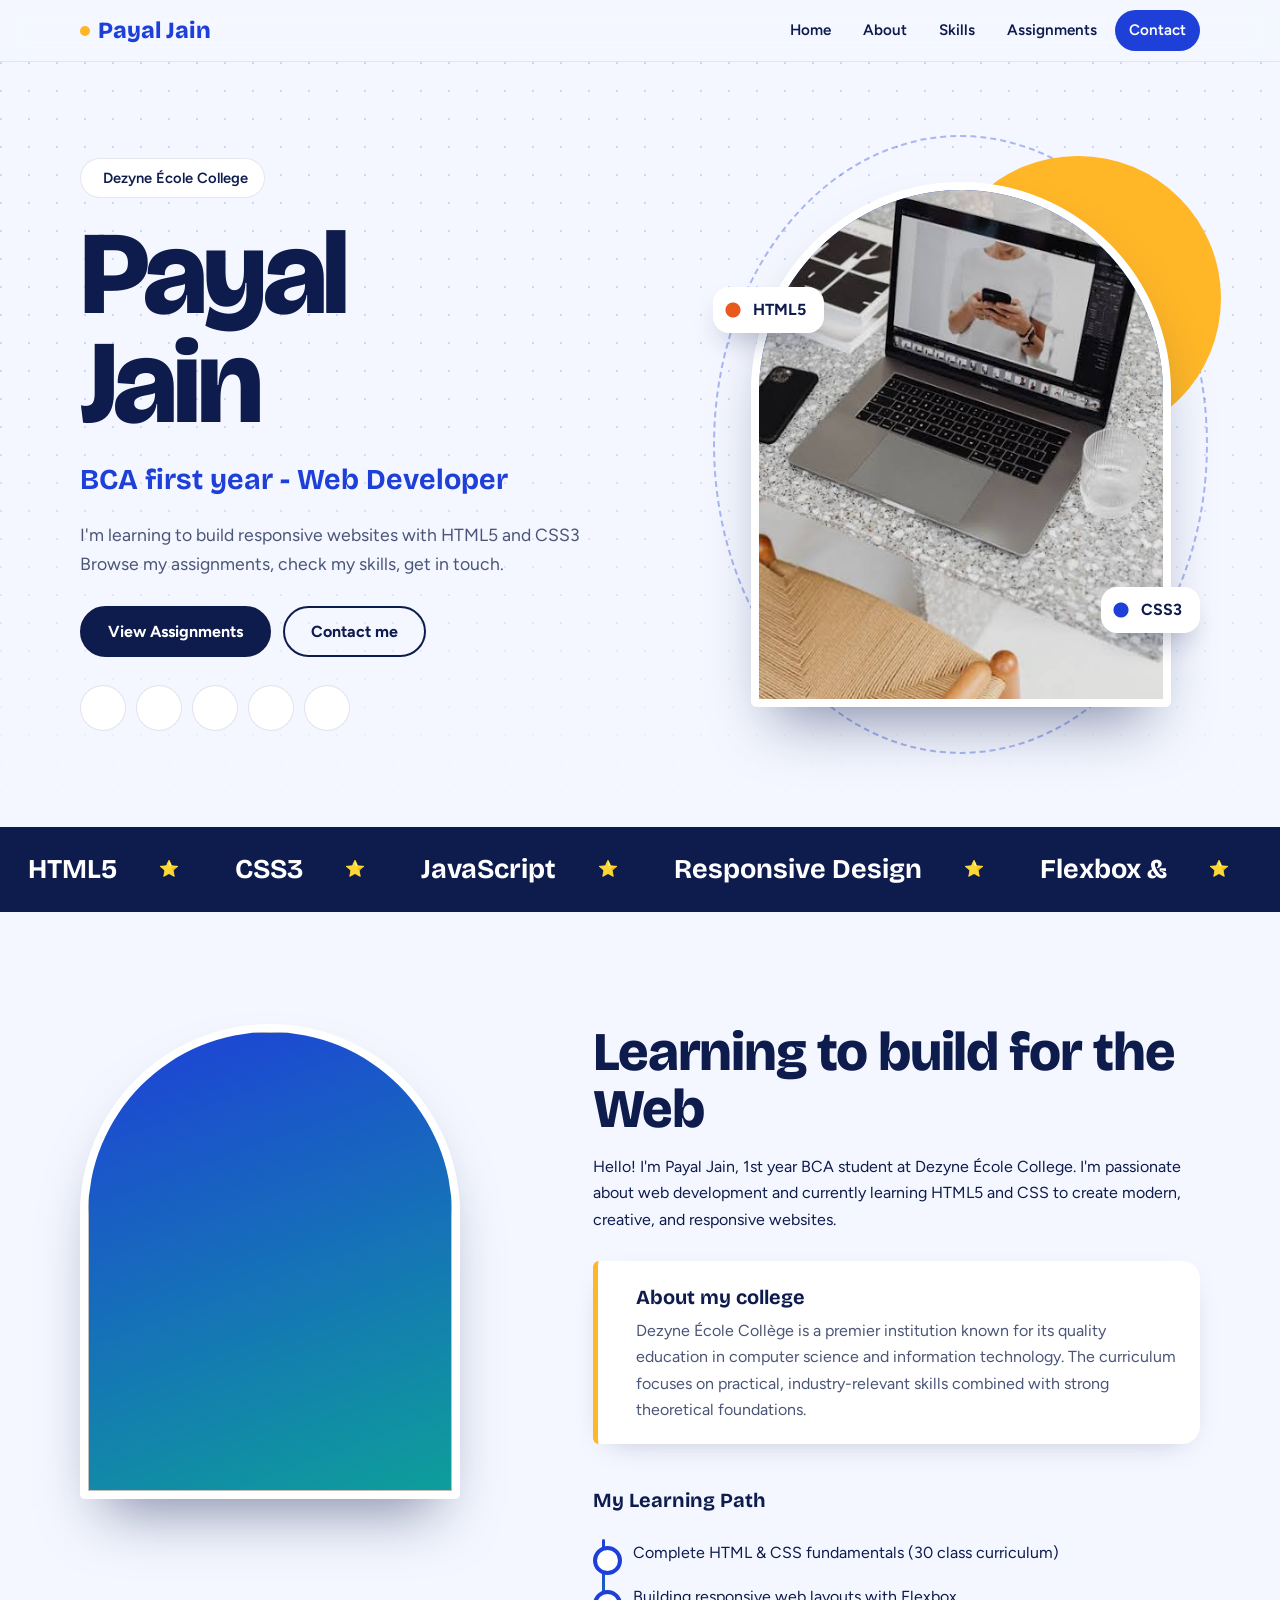
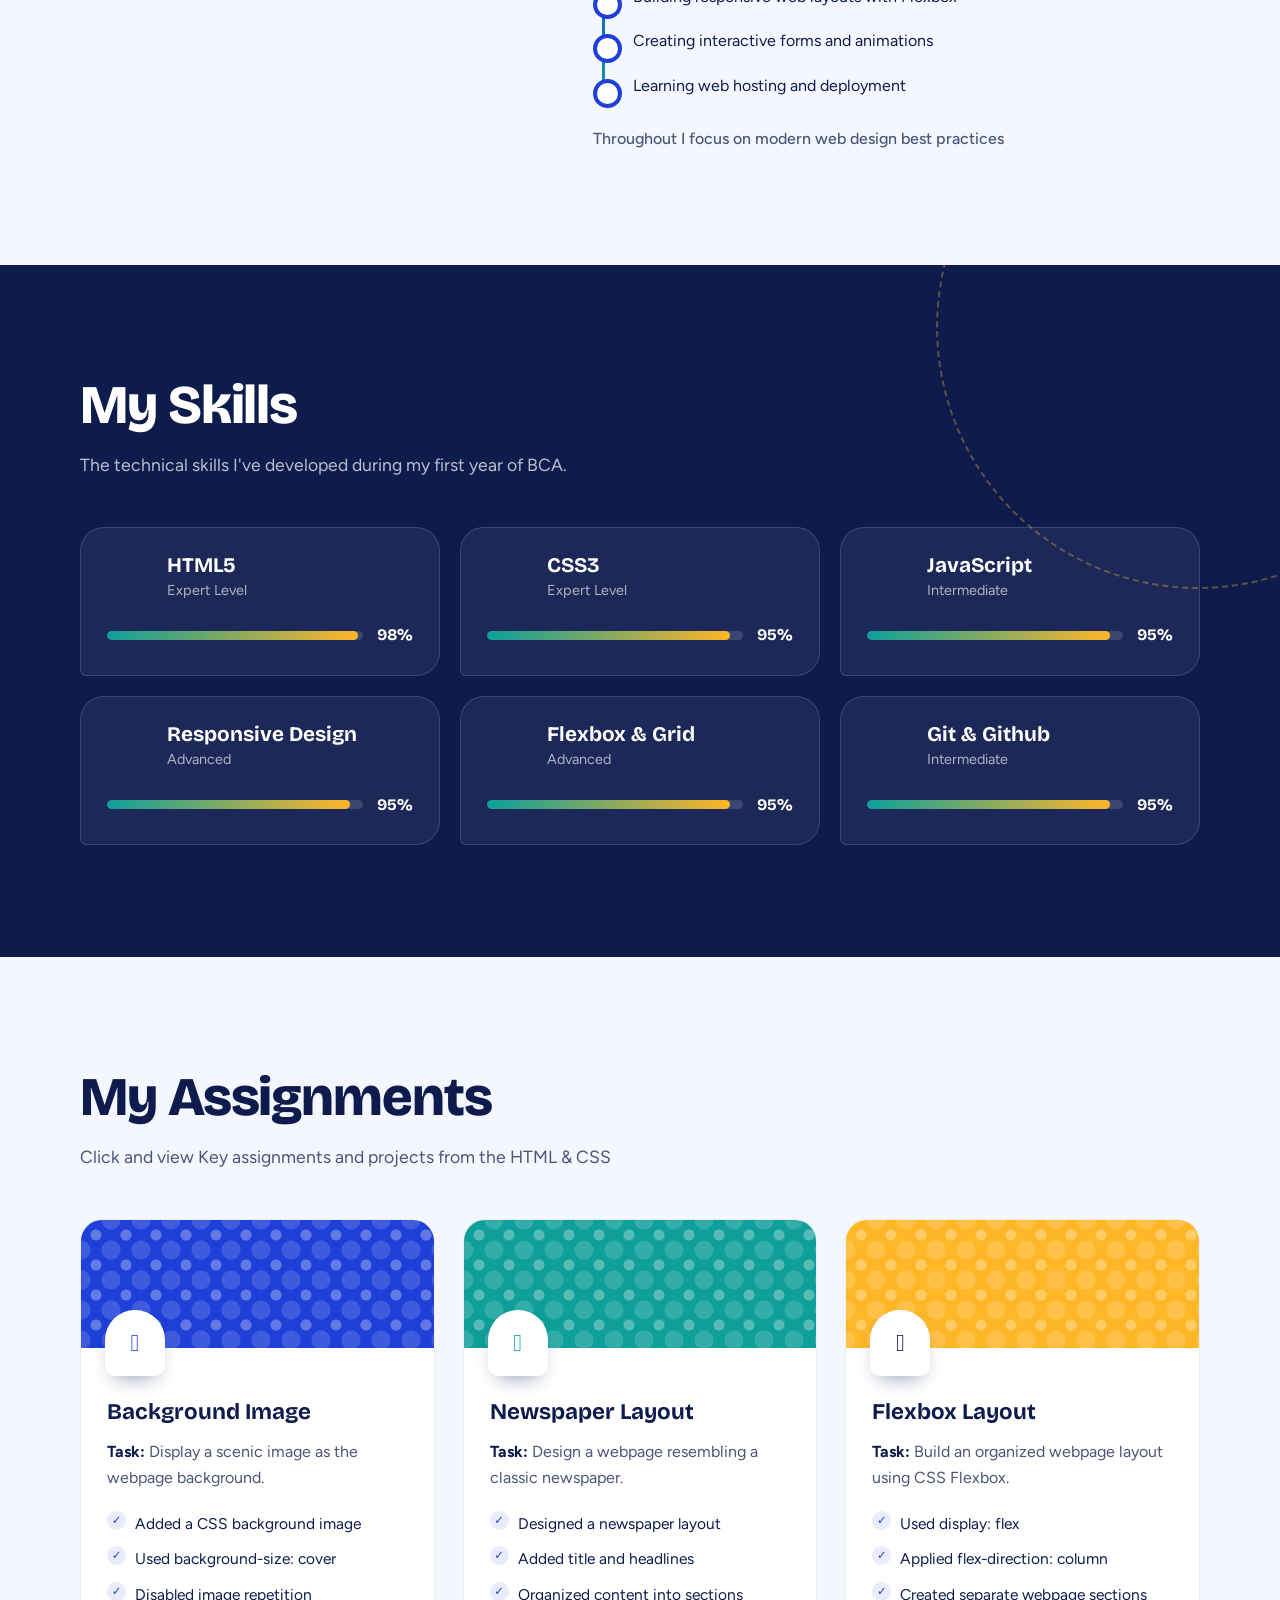
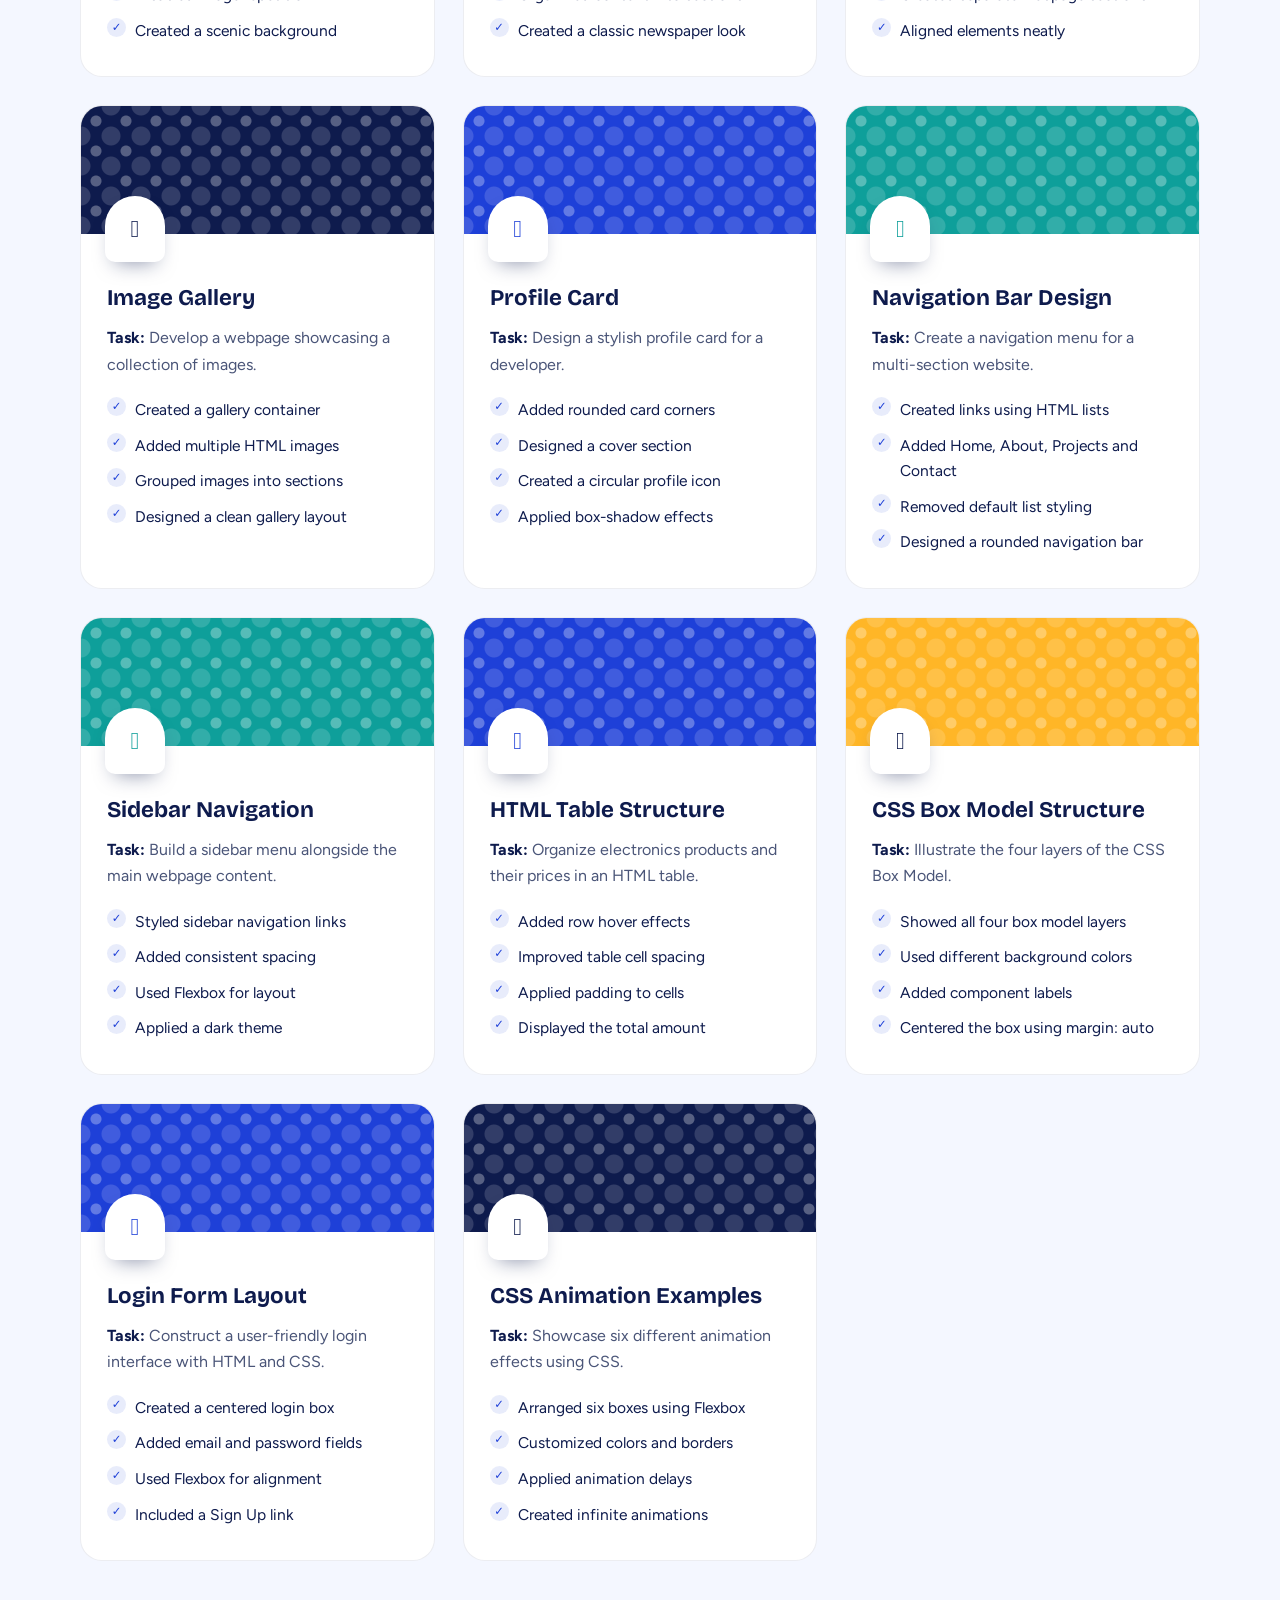
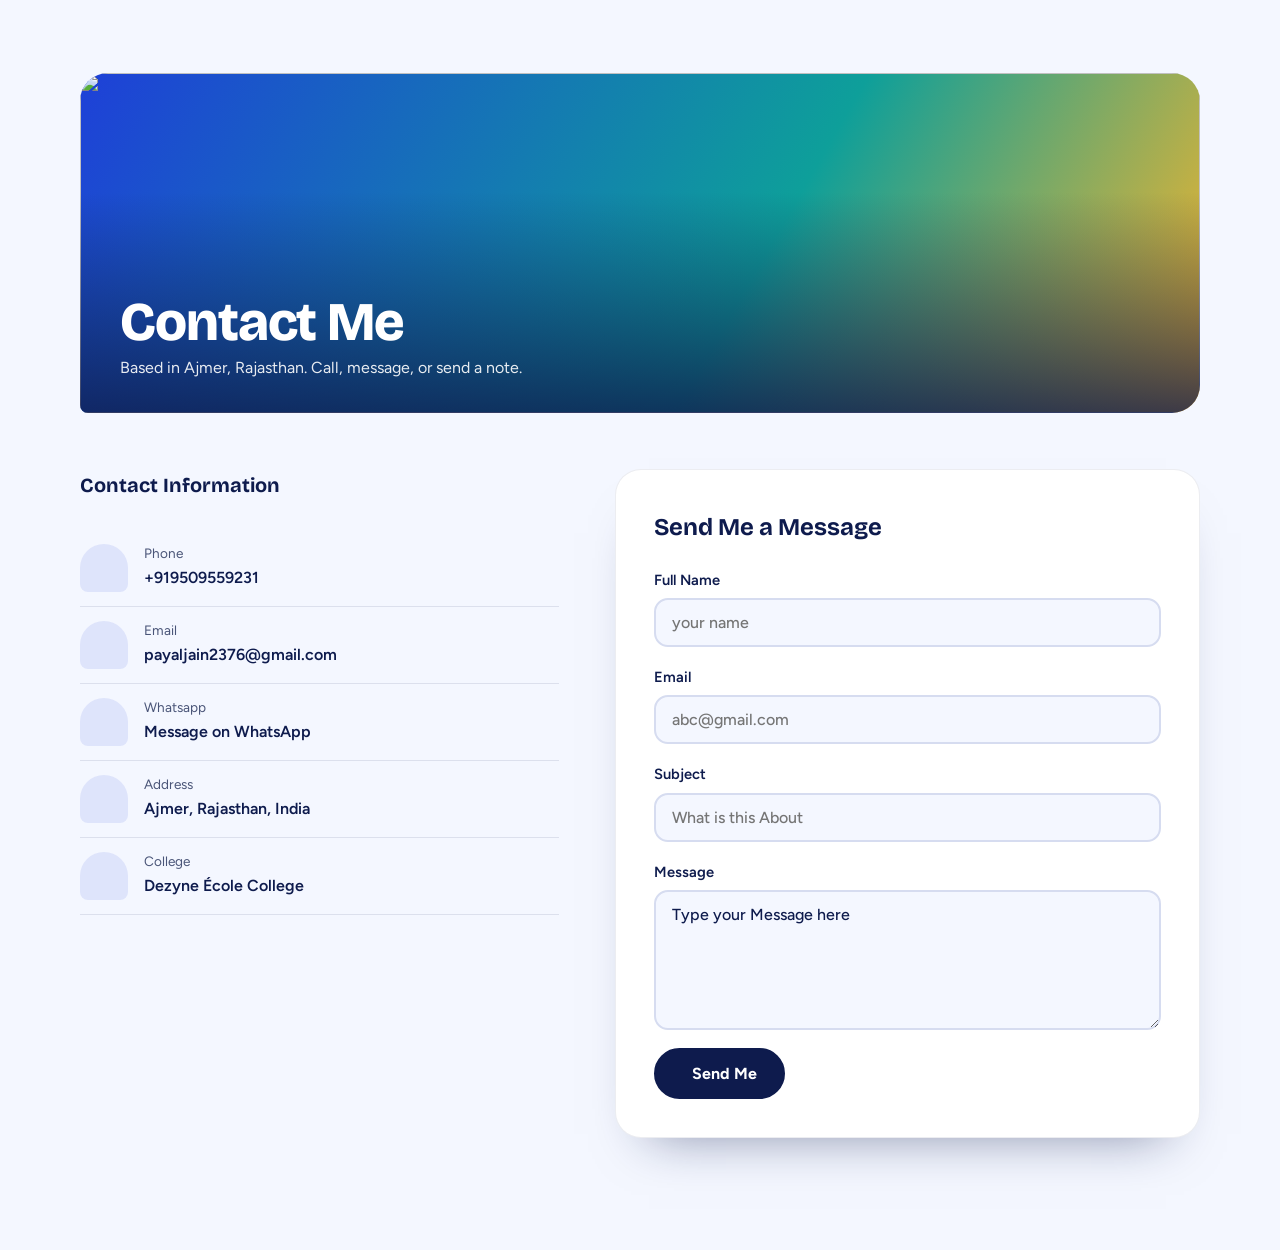
==== index.html @ 3fcdec4d "Add files via upload" ====
<!DOCTYPE html>
<html lang="en">

<head>
    <meta charset="UTF-8">
    <meta name="viewport" content="width=device-width, initial-scale=1.0">
    <title>Portfolio</title>
    <link rel="stylesheet" href="style (2).css">
    <link rel="stylesheet" href="https://cdnjs.cloudflare.com/ajax/libs/font-awesome/7.3.1/css/all.min.css">
</head>
<body>
    <header>
        <div class="logo">
            <div class="dot"></div>
            <h1>Payal Jain</h1>
        </div>
        <div class="nav">
            <ul>
                <li><a href="#hero">Home</a></li>
                <li><a href="#about">About</a></li>
                <li><a href="#skills">Skills</a></li>
                <li><a href="#assignments">Assignments</a></li>
                <li><a href="#contact">Contact</a></li>
            </ul>
        </div>
    </header>
 <section class="hero" id="hero">
        <div class="hero-left">
            <div class="address"> <i class="fas fa fa-graduation-cap"></i>
                <p>Dezyne École College</p>
            </div>
            <h1>Payal <br> Jain</h1>
            <h2 style="color: blue;">BCA first year - Web Developer</h2>
            <p>I'm learning to build responsive websites with HTML5 and CSS3 <br> Browse my assignments, check my
                skills, get in touch.</p>
            <div class="button">
                <button style="color: black;"><a href="#assignments"><i class="fas fa-folder"></i>View Assignments</button></a>
                <button style="color: black;"><a href="#contact"><i class="fas fa-envelope"></i>Contact me</button></a>
            </div>
            <div class="icon">
                <a href="tel:+919509559231" aria-label="Call Payal"><i class="fas fa-phone"></i></a>
                <a href="https://wa.me/919509559231" aria-label="WhatsApp"><i class="fab fa-whatsapp"></i></a>
                <a href="mailto:payaljain2376@gmail.com.edu" aria-label="Email"><i class="fas fa-envelope"></i></a>
                <a href="https://github.com/Payaljain1211" aria-label="GitHub"><i class="fab fa-github"></i></a>
                <a href="" aria-label="LinkedIn"><i class="fab fa-linkedin"></i></a>
            </div>
        </div>
        <div class="hero-right">
            <div class="oval"></div>
            <div class="circle"></div>
            <div class="mirror"><img
                    src="images.jpg.jpeg" alt="image"></div>
        </div>
    </section>
    <section class="about" id="about">
        <div class="marquee" aria-hidden="true">
      <div class="marquee-track">
        <div class="marquee-group">
          <span>HTML5</span><span>CSS3</span><span>JavaScript</span><span>Responsive Design</span><span>Flexbox &amp;

        </div>
        <div class="marquee-group">
          <span>HTML5</span><span>CSS3</span><span>JavaScript</span><span>Responsive Design</span><span>Flexbox &amp;
            Grid</span><span>Git &amp; GitHub</span>
        </div>
      </div>
    </div>
         <div class="box">
            <div class="box-left">
                <div class="miror"><img
                        src="https://images.unsplash.com/photo-1522202176988-66273c2fd55f?auto=format&fit=crop&w=800&q=80" 
                        alt=""></div>
            </div>
            <div class="box-right">
                <h1>Learning to build for the Web</h1>
                <p>Hello! I'm Payal Jain, 1st year BCA student at Dezyne École College.
                 I'm passionate about web development and currently learning HTML5 and CSS to create modern,
                  creative, and responsive websites.</p>
                <div class="bold">
                    <i class="fas fa-school"></i>
                    <div class="bold-inner">
                        <h4>About my college</h4>
                        <p>Dezyne École Collège is a premier institution known for its quality education in computer
                            science and information technology. The curriculum focuses on practical, industry-relevant
                            skills combined with strong theoretical foundations. </p>
                    </div>
                </div>
                <div class="learning">
                    <h3>My Learning Path</h3>
                    <ul>
                        <li>Complete HTML & CSS fundamentals (30 class curriculum)</li>
                        <li>Building responsive web layouts with Flexbox</li>
                        <li>Creating interactive forms and animations</li>
                        <li>Learning web hosting and deployment</li>
                    </ul>
                    <p>Throughout I focus on modern web design best practices</p>
                </div>
            </div>
        </div>
    </section>
    <section class="skills" id="skills">
        <h1>My Skills</h1>
        <p>The technical skills I've developed during my first year of BCA.</p>
        <div class="cards">
            <div class="card">
                <div class="card-top">
                    <i class="fab fa-html5" style="color:#F26B3A"></i>
                    <div class="level">
                        <h4>HTML5</h4>
                        <p>Expert Level</p>
                    </div>
                </div>
                <div class="card-bottom">
                    <div class="progress">
                        <div class="progress-bar" style="width:98%"></div>
                    </div>
                    <p>98%</p>
                </div>
            </div>
            <div class="card">
                <div class="card-top">
                    <i class="fab fa-css3" style="color:#5B93FF"></i>
                    <div class="level">
                        <h4>CSS3</h4>
                        <p>Expert Level</p>
                    </div>
                </div>
                <div class="card-bottom">
                    <div class="progress">
                        <div class="progress-bar" style="width:95%"></div>
                    </div>
                    <p>95%</p>
                </div>
            </div>
            <div class="card">
                <div class="card-top">
                    <i class="fab fa-js" style="color:#FFD43B"></i>
                    <div class="level">
                        <h4>JavaScript</h4>
                        <p>Intermediate</p>
                    </div>
                </div>
                <div class="card-bottom">
                    <div class="progress">
                        <div class="progress-bar" style="width:95%"></div>
                    </div>
                    <p>95%</p>
                </div>
            </div>
            <div class="card">
                <div class="card-top">
                    <i class="fab fa-html5" style="color:#2DD4CF"></i>
                    <div class="level">
                        <h4>Responsive Design</h4>
                        <p>Advanced</p>
                    </div>
                </div>
                <div class="card-bottom">
                    <div class="progress">
                        <div class="progress-bar" style="width:95%"></div>
                    </div>
                    <p>95%</p>
                </div>
            </div>
            <div class="card">
                <div class="card-top">
                    <i class="fab fa-html5" style="color:var(--marigold)"></i>
                    <div class="level">
                        <h4>Flexbox & Grid</h4>
                        <p>Advanced</p>
                    </div>
                </div>
                <div class="card-bottom">
                    <div class="progress">
                        <div class="progress-bar" style="width:95%"></div>
                    </div>
                    <p>95%</p>
                </div>
            </div>
            <div class="card">
                <div class="card-top">
                    <i class="fab fa-github" style="color:#fff"></i>
                    <div class="level">
                        <h4>Git & Github</h4>
                        <p>Intermediate</p>
                    </div>
                </div>
                <div class="card-bottom">
                    <div class="progress">
                        <div class="progress-bar" style="width:95%"></div>
                    </div>
                    <p>95%</p>
                </div>
            </div>
        </div>
    </section>
<section class="Assignment" id="assignments">
    <h1>My Assignments</h1>
    <p>Click and view Key assignments and projects from the HTML & CSS</p>

    <div class="assignment-card">

        <!-- 1. Background Image -->
        <div class="assignment-cards">
            <a href="assignment 1/assingment 1.html" target="_blank">
                <div class="element"></div>
                <div class="assignment-top t1"></div>
                <div class="assignment-bottom">
                    <h4>Background Image</h4>
                    <p><b>Task:</b> Display a scenic image as the webpage background.</p>
                    <ul>
                        <li>Added a CSS background image</li>
                        <li>Used background-size: cover</li>
                        <li>Disabled image repetition</li>
                        <li>Created a scenic background</li>
                    </ul>
                </div>
            </a>
        </div>
        <div class="assignment-cards">
            <a href="assingment 2 newspaper..html" target="_blank">
                <div class="assignment-top t2"></div>
                <div class="assignment-bottom">
                    <h4>Newspaper Layout</h4>
                    <p><b>Task:</b> Design a webpage resembling a classic newspaper.</p>
                    <ul>
                        <li>Designed a newspaper layout</li>
                        <li>Added title and headlines</li>
                        <li>Organized content into sections</li>
                        <li>Created a classic newspaper look</li>
                    </ul>
                </div>
            </a>
        </div>
        <div class="assignment-cards">
            <a href="assignment 3.html" target="_blank">
                <div class="assignment-top t3"></div>
                <div class="assignment-bottom">
                    <h4>Flexbox Layout</h4>
                    <p><b>Task:</b> Build an organized webpage layout using CSS Flexbox.</p>
                    <ul>
                        <li>Used display: flex</li>
                        <li>Applied flex-direction: column</li>
                        <li>Created separate webpage sections</li>
                        <li>Aligned elements neatly</li>
                    </ul>
                </div>
            </a>
        </div>
        <div class="assignment-cards">
            <a href="Assignment 4/Assignment4.html" target="_blank">
                <div class="assignment-top t4"></div>
                <div class="assignment-bottom">
                    <h4>Image Gallery</h4>
                    <p><b>Task:</b> Develop a webpage showcasing a collection of images.</p>
                    <ul>
                        <li>Created a gallery container</li>
                        <li>Added multiple HTML images</li>
                        <li>Grouped images into sections</li>
                        <li>Designed a clean gallery layout</li>
                    </ul>
                </div>
            </a>
        </div>
        <div class="assignment-cards">
            <a href="Assignment5/assignment5.html" target="_blank">
                <div class="assignment-top t5"></div>
                <div class="assignment-bottom">
                    <h4>Profile Card</h4>
                    <p><b>Task:</b> Design a stylish profile card for a developer.</p>
                    <ul>
                        <li>Added rounded card corners</li>
                        <li>Designed a cover section</li>
                        <li>Created a circular profile icon</li>
                        <li>Applied box-shadow effects</li>
                    </ul>
                </div>
            </a>
        </div>
        <div class="assignment-cards">
            <a href="assignment6/home.html" target="_blank">
                <div class="assignment-top t6"></div>
                <div class="assignment-bottom">
                    <h4>Navigation Bar Design</h4>
                    <p><b>Task:</b> Create a navigation menu for a multi-section website.</p>
                    <ul>
                        <li>Created links using HTML lists</li>
                        <li>Added Home, About, Projects and Contact</li>
                        <li>Removed default list styling</li>
                        <li>Designed a rounded navigation bar</li>
                    </ul>
                </div>
            </a>
        </div>
        <div class="assignment-cards">
            <a href="assignment7.html" target="_blank">
                <div class="assignment-top t2"></div>
                <div class="assignment-bottom">
                    <h4>Sidebar Navigation</h4>
                    <p><b>Task:</b> Build a sidebar menu alongside the main webpage content.</p>
                    <ul>
                        <li>Styled sidebar navigation links</li>
                        <li>Added consistent spacing</li>
                        <li>Used Flexbox for layout</li>
                        <li>Applied a dark theme</li>
                    </ul>
                </div>
            </a>
        </div>
        <div class="assignment-cards">
            <a href="assignment8.html" target="_blank">
                <div class="element"></div>
                <div class="assignment-top t1"></div>
                <div class="assignment-bottom">
                    <h4>HTML Table Structure</h4>
                    <p><b>Task:</b> Organize electronics products and their prices in an HTML table.</p>
                    <ul>
                        <li>Added row hover effects</li>
                        <li>Improved table cell spacing</li>
                        <li>Applied padding to cells</li>
                        <li>Displayed the total amount</li>
                    </ul>
                </div>
            </a>
        </div>
        <div class="assignment-cards">
            <a href="Assignment9.html" target="_blank">
                <div class="assignment-top t3"></div>
                <div class="assignment-bottom">
                    <h4>CSS Box Model Structure</h4>
                    <p><b>Task:</b> Illustrate the four layers of the CSS Box Model.</p>
                    <ul>
                        <li>Showed all four box model layers</li>
                        <li>Used different background colors</li>
                        <li>Added component labels</li>
                        <li>Centered the box using margin: auto</li>
                    </ul>
                </div>
            </a>
        </div>
    <div class="assignment-cards">
            <a href="assignment10/assignment10.html" target="_blank">
                <div class="assignment-top t5"></div>
                <div class="assignment-bottom">
                    <h4>Login Form Layout</h4>
                    <p><b>Task:</b> Construct a user-friendly login interface with HTML and CSS.</p>
                    <ul>
                        <li>Created a centered login box</li>
                        <li>Added email and password fields</li>
                        <li>Used Flexbox for alignment</li>
                        <li>Included a Sign Up link</li>
                    </ul>
                </div>
            </a>
        </div>
        <div class="assignment-cards">
            <a href="assignment11/animation.html" target="_blank">
            <div class="assignment-top t4"></div>
            <div class="assignment-bottom">
                <h4>CSS Animation Examples</h4>
                <p><b>Task:</b> Showcase six different animation effects using CSS.</p>
                <ul>
                    <li>Arranged six boxes using Flexbox</li>
                    <li>Customized colors and borders</li>
                    <li>Applied animation delays</li>
                    <li>Created infinite animations</li>
                </ul>
            </div>
        </a>
    </div>
</div>
</section>
    <section class="contact" id="contact">
        <div class="banner">
            <img src="https://images.unsplash.com/photo-1477587458883-47145ed94245?auto=format&fit=crop&w=1600&q=80" alt="">
            <div class="banner-text">
                <h1>Contact Me</h1>
                <p>Based in Ajmer, Rajasthan. Call, message, or send a note.</p>
            </div>
        </div>
        <div class="contact-info">
            <div class="information">
                <h3>Contact Information</h3>
                <div class="info"><i class="fas fa-phone"></i>
                    <p>Phone</p>
                    <a href="tel:+919509559231">+919509559231</a>
                </div>
                <div class="info"><i class="fas fa-envelope"></i>
                    <p>Email</p>
                    <a href="mailto:payaljain2376@gmail.com">payaljain2376@gmail.com</a>
                </div>
                <div class="info"><i class="fab fa-whatsapp"></i>
                    <p>Whatsapp</p>
                    <a href="https://wa.me/9509559231">Message on WhatsApp</a>
                </div>
                <div class="info"><i class="fas fa-map-marker-alt"></i>
                    <p>Address</p>
                    <b>Ajmer, Rajasthan, India</b>
                </div>
                <div class="info"><i class="fas fa-graduation-cap"></i>
                    <p>College</p>
                    <b>Dezyne École College</b>
                </div>
            </div>
            <form action="mailto:bhumipundhir07@gmail.com">
                <h1>Send Me a Message</h1>
                <label for="">Full Name</label>
                <input type="text" placeholder="your name">
                <label for="">Email</label>
                <input type="email" placeholder="abc@gmail.com">
                <label for="">Subject</label>
                <input type="text" placeholder="What is this About">
                <label for="">Message</label>
                <textarea name="" id="">Type your Message here</textarea>
                <button class="submit"><i class="fas fa-paper-plane"></i>Send Me</button>
            </form>
        </div>
    </section>

</body>

</html>
---- style (2).css ----
@import url("https://fonts.googleapis.com/css2?family=Bricolage+Grotesque:opsz,wght@12..96,500;12..96,700;12..96,800&family=Figtree:wght@400;500;600;700&display=swap");
    :root {
        --paper: #F4F7FF;
        --white: #FFFFFF;
        --ink: #0E1B4D;
        --muted: #4A5578;
        --cobalt: #1E40D8;
        --turquoise: #0E9F9A;
        --marigold: #FFB627;
        --display: 'Bricolage Grotesque', system-ui, sans-serif;
        --body: 'Figtree', system-ui, sans-serif;
        --ease: cubic-bezier(.2, .8, .2, 1);
        /* the reference "wrap": content is centred and capped at 1120px */
        --side: max(24px, calc((100% - 1120px) / 2));
        --section-y: clamp(64px, 9vw, 112px);
}

    * {
        margin: 0;
        padding: 0;
        box-sizing: border-box;
    }
    html {
        scroll-behavior: smooth;
    }
    section {
        scroll-margin-top: 80px;
}
    body {
        font-family: var(--body);
        color: var(--ink);
        background: var(--paper);
        line-height: 1.65;
        overflow-x: clip;
    }
    img {
        display: block;
        max-width: 100%;
    }
    a {
        color: inherit;
    }
    :focus-visible {
        outline: 3px solid var(--cobalt);
        outline-offset: 3px;
        border-radius: 6px;
    }
    .skills :focus-visible {
        outline-color: var(--marigold);
    }
header {
    position: sticky;
    top: 0;
    z-index: 50;
    display: flex;
    align-items: center;
    justify-content: space-between;
    gap: 16px;
    padding: 10px var(--side);
    background: rgba(244, 247, 255, .88);
    backdrop-filter: blur(12px);
    -webkit-backdrop-filter: blur(12px);
    border-bottom: 1px solid rgba(14, 27, 77, .08);
}

.logo {
    display: flex;
    align-items: center;
    gap: 8px;
    color: var(--cobalt);
}

.logo h1 {
    font-family: var(--display);
    font-weight: 800;
    font-size: 1.45rem;
}

.dot {
    width: 10px;
    height: 10px;
    border-radius: 50%;
    background: var(--marigold);
    animation: pulse 2.4s ease-in-out infinite;
}

.nav ul {
    list-style: none;
    display: flex;
    gap: 4px;
    overflow-x: auto;
    scrollbar-width: none;
}

.nav ul::-webkit-scrollbar {
    display: none;
}

.nav a {
    display: block;
    padding: 8px 14px;
    border-radius: 999px;
    text-decoration: none;
    font-weight: 600;
    font-size: .95rem;
    white-space: nowrap;
    transition: background .25s, color .25s;
}

.nav a:hover {
    background: rgba(30, 64, 216, .1);
    color: var(--cobalt);
}

/* last nav item (Contact) is the filled pill */
.nav li:last-child a {
    background: var(--cobalt);
    color: #fff;
}

.nav li:last-child a:hover {
    background: var(--ink);
    color: #fff;
}

/* ============ HERO ============ */
.hero {
    position: relative;
    overflow: hidden;
    display: grid;
    grid-template-columns: 1.1fr .9fr;
    gap: 56px;
    align-items: center;
    padding: clamp(48px, 8vw, 96px) var(--side) clamp(64px, 8vw, 96px);
}

.hero::before {
    content: "";
    position: absolute;
    inset: 0;
    z-index: 0;
    background-image: radial-gradient(circle at 1px 1px, rgba(30, 64, 216, .18) 1.5px, transparent 0);
    background-size: 28px 28px;
    -webkit-mask-image: linear-gradient(to bottom, #000 40%, transparent);
    mask-image: linear-gradient(to bottom, #000 40%, transparent);
}

.hero-left {
    position: relative;
    z-index: 1;
    min-width: 0;
}

/* college pill */
.address {
    display: inline-flex;
    align-items: center;
    gap: 10px;
    background: var(--white);
    border: 1px solid rgba(14, 27, 77, .1);
    padding: 7px 16px 7px 12px;
    border-radius: 999px;
    font-size: .92rem;
    font-weight: 600;
    animation: fadeUp .8s var(--ease) .1s backwards;
}

.address i {
    color: var(--cobalt);
}

.hero-left>h1 {
    font-family: var(--display);
    font-weight: 800;
    font-size: clamp(3.6rem, 10vw, 7.4rem);
    line-height: .92;
    letter-spacing: -.035em;
    margin: 22px 0 18px;
    animation: fadeUp 1s var(--ease) .25s backwards;
}

/* !important only because the HTML has an inline colour on this tag */
.hero-left>h2 {
    font-family: var(--display);
    font-weight: 700;
    font-size: clamp(1.3rem, 3vw, 1.8rem);
    color: var(--cobalt) !important;
    display: inline-block;
    animation: type 1.4s steps(30) 1s backwards;
}

.hero-left>p {
    max-width: 46ch;
    margin: 16px 0 28px;
    color: var(--muted);
    font-size: 1.1rem;
    animation: fadeUp .8s var(--ease) 1.2s backwards;
}

.button {
    display: flex;
    flex-wrap: wrap;
    gap: 12px;
    animation: fadeUp .8s var(--ease) 1.35s backwards;
}

.button button {
    display: inline-flex;
    align-items: center;
    gap: 10px;
    font: 700 1rem var(--body);
    cursor: pointer;
    padding: 14px 26px;
    border-radius: 999px;
    border: 2px solid var(--ink);
    transition: transform .25s var(--ease), background .25s, color .25s, box-shadow .25s;
}

/* !important only because the HTML has an inline colour on these buttons */
.button button:first-child {
    background: var(--ink);
    color: #fff !important;
}

.button button:first-child:hover {
    background: var(--cobalt);
    border-color: var(--cobalt);
    transform: translateY(-3px);
    box-shadow: 0 12px 24px -10px rgba(30, 64, 216, .6);
}

.button button:last-child {
    background: transparent;
    color: var(--ink) !important;
}

.button button:last-child:hover {
    background: var(--marigold);
    border-color: var(--marigold);
    transform: translateY(-3px);
}

.icon {
    display: flex;
    gap: 10px;
    margin-top: 28px;
    animation: fadeUp .8s var(--ease) 1.5s backwards;
}

.icon i {
    width: 46px;
    height: 46px;
    display: grid;
    place-items: center;
    border-radius: 50%;
    line-height: 40px;
    background: var(--white);
    border: 1px solid rgba(14, 27, 77, .12);
    font-size: 1.1rem;
    cursor: pointer;
    transition: transform .3s var(--ease), background .25s, color .25s;
}

.icon i:hover {
    background: var(--cobalt);
    color: #fff;
    transform: translateY(-5px) rotate(-8deg);
}
/* Hover colours for individual hero icons */
.icon i.fa-whatsapp:hover {
    background: #25D366;   /* WhatsApp green */
}

.icon i.fa-github:hover {
    background: #111111;   /* GitHub black */
}

.icon i.fa-envelope:hover {
    background: #FF8A8A;   /* light red */
}

/* Arch photo */
.hero-right {
    position: relative;
    width: 100%;
    max-width: 420px;
    aspect-ratio: 4 / 5;
    margin-inline: auto;
}

.oval {
    position: absolute;
    z-index: 0;
    inset: -9%;
    border: 2px dashed var(--cobalt);
    border-radius: 50%;
    opacity: .35;
    animation: spin 45s linear infinite;
}

.circle {
    position: absolute;
    z-index: 0;
    top: -5%;
    right: -12%;
    width: 68%;
    aspect-ratio: 1;
    border-radius: 50%;
    background: var(--marigold);
    animation: fadeUp 1s var(--ease) .6s backwards;
}

.mirror {
    position: relative;
    z-index: 1;
    width: 100%;
    height: 100%;
    border-radius: 999px 999px 28px 28px;
    overflow: hidden;
    border: 8px solid var(--white);
    background: linear-gradient(160deg, var(--cobalt), var(--turquoise));
    box-shadow: 0 34px 60px -24px rgba(14, 27, 77, .5);
    animation: archRise 1.2s var(--ease) .3s backwards;
}

.mirror>img {
    width: 100%;
    height: 100%;
    object-fit: cover;
    transition: transform 1.2s var(--ease);
}

.mirror:hover>img {
    transform: scale(1.07);
}

/* floating HTML5 / CSS3 chips (drawn with pseudo-elements, no extra HTML) */
.hero-right::before,
.hero-right::after {
    position: absolute;
    z-index: 2;
    display: flex;
    align-items: center;
    background: var(--white);
    padding: 10px 18px 10px 40px;
    border-radius: 16px;
    font-weight: 700;
    box-shadow: 0 14px 30px -12px rgba(14, 27, 77, .4);
    animation: float 5s ease-in-out infinite;
}

.hero-right::before {
    content: "HTML5";
    left: -9%;
    top: 20%;
    background: radial-gradient(circle at 20px 50%, #E8591D 0 7px, transparent 8px), var(--white);
}

.hero-right::after {
    content: "CSS3";
    right: -7%;
    bottom: 14%;
    animation-delay: -2.5s;
    background: radial-gradient(circle at 20px 50%, var(--cobalt) 0 7px, transparent 8px), var(--white);
}

/* ============ TICKER (marquee) ============ */
.marquee {
    background: var(--ink);
    color: #fff;
    overflow: hidden;
    padding: 20px 0;
}

.marquee-track {
    display: flex;
    width: max-content;
    animation: marquee 30s linear infinite;
}

.marquee:hover .marquee-track {
    animation-play-state: paused;
}

.marquee-group {
    display: flex;
}

.marquee-group span {
    display: flex;
    align-items: center;
    gap: 14px;
    font-family: var(--display);
    font-weight: 700;
    font-size: clamp(1.2rem, 2.6vw, 1.7rem);
    padding: 0 28px;
    white-space: nowrap;
}

.marquee-group span::after {
    content: "⭐";
    color: var(--marigold);
    font-size: 1rem;
    margin-left: 28px;
}

/* ============ ABOUT ============ */
.about {
    padding-bottom: var(--section-y);
}

.box {
    display: grid;
    grid-template-columns: .85fr 1.15fr;
    gap: 64px;
    align-items: start;
    padding: var(--section-y) var(--side) 0;
}

.box-left {
    position: sticky;
    top: 100px;
}

.miror {
    width: 100%;
    max-width: 380px;
    aspect-ratio: 4 / 5;
    border-radius: 999px 999px 28px 28px;
    overflow: hidden;
    border: 8px solid var(--white);
    background: linear-gradient(160deg, var(--cobalt), var(--turquoise));
    box-shadow: 0 34px 60px -24px rgba(14, 27, 77, .5);
}

.miror>img {
    width: 100%;
    height: 100%;
    object-fit: cover;
    transition: transform 1.2s var(--ease);
}

.miror:hover>img {
    transform: scale(1.07);
}

.box-right {
    min-width: 0;
}

.box-right>h1,
.skills>h1,
.Assignment>h1,
.banner-text h1 {
    font-family: var(--display);
    font-weight: 800;
    font-size: clamp(2.1rem, 5vw, 3.4rem);
    line-height: 1.05;
    letter-spacing: -.02em;
    margin-bottom: 16px;
}

.box-right>p {
    margin-bottom: 16px;
    max-width: 60ch;
}

.bold {
    display: flex;
    gap: 16px;
    align-items: flex-start;
    background: var(--white);
    border-left: 5px solid var(--marigold);
    border-radius: 6px 18px 18px 6px;
    padding: 20px 22px;
    margin: 28px 0 40px;
    box-shadow: 0 10px 30px -18px rgba(14, 27, 77, .35);
}

.bold i {
    font-size: 1.5rem;
    color: var(--cobalt);
    margin-top: 4px;
}

.bold h4,
.learning h3,
.information>h3 {
    font-family: var(--display);
    font-size: 1.25rem;
    margin-bottom: 4px;
}

.bold p {
    margin: 0;
    color: var(--muted);
}

.learning h3,
.information>h3 {
    margin-bottom: 14px;
}

.learning ul {
    list-style: none;
    position: relative;
    padding-left: 40px;
}

.learning ul::before {
    content: "";
    position: absolute;
    left: 9px;
    top: 8px;
    bottom: 8px;
    width: 3px;
    border-radius: 3px;
    background: linear-gradient(var(--cobalt), var(--turquoise));
    transform-origin: top;
    animation: draw 1.6s var(--ease) both;
}

.learning li {
    position: relative;
    padding: 9px 0;
}

.learning li::before {
    content: "";
    position: absolute;
    left: -40px;
    top: 15px;
    width: 21px;
    height: 21px;
    border-radius: 50%;
    background: var(--white);
    border: 4px solid var(--cobalt);
    transition: background .3s, transform .3s var(--ease);
}

.learning li:hover::before {
    background: var(--marigold);
    transform: scale(1.25);
}

.learning>p {
    margin-top: 18px;
    color: var(--muted);
    font-weight: 500;
}

/* ============ SKILLS ============ */
.skills {
    position: relative;
    overflow: hidden;
    background: var(--ink);
    color: #fff;
    padding: var(--section-y) var(--side);
}

.skills::before {
    content: "";
    position: absolute;
    width: 520px;
    height: 520px;
    border-radius: 50%;
    right: -180px;
    top: -200px;
    border: 2px dashed rgba(255, 182, 39, .35);
    animation: spin 60s linear infinite;
}

.skills>p {
    max-width: 58ch;
    color: rgba(255, 255, 255, .72);
    font-size: 1.1rem;
}

.cards {
    position: relative;
    display: grid;
    grid-template-columns: repeat(auto-fit, minmax(300px, 1fr));
    gap: 20px;
    margin-top: 48px;
}

.card {
    background: rgba(255, 255, 255, .06);
    border: 1px solid rgba(255, 255, 255, .14);
    border-radius: 24px 24px 24px 6px;
    padding: 26px;
    transition: transform .35s var(--ease), border-color .3s, background .3s;
}

.card:hover {
    transform: translateY(-8px);
    border-color: var(--marigold);
    background: rgba(255, 255, 255, .1);
}

.card-top {
    display: flex;
    align-items: center;
    gap: 16px;
    margin-bottom: 20px;
}

.skills i {
    font-size: 2.2rem;
    width: 44px;
    text-align: center;
    transition: transform .4s var(--ease);
}

.card:hover .card-top i {
    transform: scale(1.2) rotate(-6deg);
}

.skills h4 {
    font-family: var(--display);
    font-size: 1.3rem;
    line-height: 1.2;
    color: #fff;
}

.card-top .level p {
    font-size: .9rem;
    color: rgba(255, 255, 255, .65);
}

.card-bottom {
    display: flex;
    align-items: center;
    gap: 14px;
}

.progress {
    flex: 1;
    height: 9px;
    background: rgba(255, 255, 255, .14);
    border-radius: 9px;
    overflow: hidden;
}

.progress-bar {
    height: 100%;
    border-radius: 9px;
    background: linear-gradient(90deg, var(--turquoise), var(--marigold));
    transform-origin: left;
    animation: grow 1.5s var(--ease) .3s backwards;
}

.card-bottom p {
    font-family: var(--display);
    font-weight: 700;
    min-width: 3ch;
    text-align: right;
    color: #fff;
}

/* ============ ASSIGNMENTS ============ */
.Assignment {
    padding: var(--section-y) var(--side);
}

.Assignment>p {
    max-width: 58ch;
    color: var(--muted);
    font-size: 1.1rem;
}

.assignment-card {
    display: grid;
    grid-template-columns: repeat(auto-fit, minmax(300px, 1fr));
    gap: 28px;
    margin-top: 48px;
}

.assignment-cards {
    background: var(--white);
    border-radius: 22px;
    overflow: hidden;
    border: 1px solid rgba(14, 27, 77, .08);
    transition: transform .4s var(--ease), box-shadow .4s var(--ease);
}

.assignment-cards:hover {
    transform: translateY(-8px);
    box-shadow: 0 30px 50px -28px rgba(14, 27, 77, .5);
}

.assignment-top {
    --c: var(--cobalt);
    position: relative;
    height: 128px;
    background-color: var(--c);
    background-image:
        radial-gradient(circle, rgba(255, 255, 255, .3) 0 5px, transparent 6px),
        radial-gradient(circle, rgba(255, 255, 255, .15) 0 9px, transparent 10px);
    background-size: 30px 30px;
    background-position: 0 0, 15px 15px;
    transition: background-position 1s var(--ease);
}

.assignment-cards:hover .assignment-top {
    background-position: 30px 30px, 45px 45px;
}

.t2,
.t6 {
    --c: var(--turquoise);
}

.t3 {
    --c: var(--marigold);
    --ic: var(--ink);
}

.t4 {
    --c: var(--ink);
}

/* arch-shaped icon badge (Font Awesome glyph drawn with ::after, no extra HTML) */
.assignment-top::after {
    content: "\f1c9";
    position: absolute;
    left: 24px;
    bottom: -28px;
    width: 60px;
    height: 66px;
    display: grid;
    place-items: center;
    border-radius: 30px 30px 10px 10px;
    background: var(--white);
    color: var(--ic, var(--c));
    font-family: "Font Awesome 7 Free", "Font Awesome 6 Free", "Font Awesome 5 Free";
    font-weight: 900;
    font-size: 1.5rem;
    line-height: 1;
    box-shadow: 0 10px 20px -10px rgba(14, 27, 77, .5);
    transition: transform .4s var(--ease);
}

.t2::after {
    content: "\f53f";
}

.t3::after {
    content: "\f302";
}

.t4::after {
    content: "\f3cd";
}

.t5::after {
    content: "\f11c";
}

.t6::after {
    content: "\f008";
}

.assignment-cards:hover .assignment-top::after {
    transform: translateY(-6px);
}

.assignment-bottom {
    padding: 46px 26px 28px;
}

.assignment-bottom h4 {
    font-family: var(--display);
    font-size: 1.4rem;
    margin-bottom: 8px;
}

.assignment-bottom>p {
    color: var(--muted);
    margin-bottom: 14px;
}

.assignment-bottom>p b {
    color: var(--ink);
}

.assignment-bottom ul {
    list-style: none;
}

.assignment-bottom li {
    position: relative;
    padding: 5px 0 5px 28px;
    font-size: .97rem;
}

.assignment-bottom li::before {
    content: "✓";
    position: absolute;
    left: 0;
    top: 5px;
    width: 19px;
    height: 19px;
    border-radius: 50%;
    background: rgba(30, 64, 216, .1);
    color: var(--cobalt);
    font-size: .72rem;
    font-weight: 700;
    display: grid;
    place-items: center;
}

a{
    text-decoration: none;
}

/* ============ CONTACT ============ */
.contact {
    padding: 0 var(--side) var(--section-y);
}

.banner {
    position: relative;
    height: clamp(220px, 32vw, 340px);
    border-radius: 28px 28px 28px 8px;
    overflow: hidden;
    margin-bottom: 56px;
    background: linear-gradient(120deg, var(--cobalt), var(--turquoise) 60%, var(--marigold));
}

.banner>img {
    width: 100%;
    height: 100%;
    object-fit: cover;
    animation: expand 24s ease-in-out infinite alternate;
}

.banner::after {
    content: "";
    position: absolute;
    inset: 0;
    background: linear-gradient(to top, rgba(14, 27, 77, .8), transparent 65%);
}

.banner-text {
    position: absolute;
    z-index: 1;
    left: clamp(20px, 4vw, 40px);
    bottom: clamp(18px, 3vw, 32px);
    color: #fff;
}

.banner-text h1 {
    margin-bottom: 4px;
}

.banner-text p {
    opacity: .9;
}

.contact-info {
    display: grid;
    grid-template-columns: .9fr 1.1fr;
    gap: 56px;
    align-items: start;
}

.information {
    min-width: 0;
}

.information>h3+.info {
    margin-top: 28px;
}

/* icon on the left, label above value on the right */
.info {
    display: grid;
    grid-template-columns: 48px 1fr;
    column-gap: 16px;
    align-items: center;
    padding: 14px 0;
    border-bottom: 1px solid rgba(14, 27, 77, .1);
}

.info>i {
    grid-row: 1 / span 2;
    width: 48px;
    height: 48px;
    display: grid;
    place-items: center;
    border-radius: 24px 24px 8px 8px;
    background: rgba(30, 64, 216, .1);
    color: var(--cobalt);
    transition: background .3s, color .3s, transform .3s var(--ease);
}

.info:hover>i {
    background: var(--cobalt);
    color: #fff;
    transform: translateY(-3px);
}

.info>p {
    color: var(--muted);
    font-size: .85rem;
    line-height: 1.3;
}

.info a {
    font-weight: 600;
    text-decoration: none;
}

.info a:hover {
    color: var(--cobalt);
    text-decoration: underline;
}

.info b {
    font-weight: 600;
}

form {
    background: var(--white);
    border-radius: 26px;
    padding: clamp(22px, 4vw, 38px);
    border: 1px solid rgba(14, 27, 77, .08);
    box-shadow: 0 30px 50px -34px rgba(14, 27, 77, .5);
}

form h1 {
    font-family: var(--display);
    font-size: 1.5rem;
    margin-bottom: 20px;
}

form label {
    display: block;
    font-weight: 600;
    font-size: .92rem;
    margin-bottom: 6px;
}

form input,
form textarea {
    display: block;
    width: 100%;
    margin-bottom: 18px;
    font: 500 1rem var(--body);
    color: var(--ink);
    padding: 13px 16px;
    border-radius: 14px;
    border: 2px solid #D6DCF0;
    background: var(--paper);
    transition: border-color .25s, box-shadow .25s, background .25s;
}

form textarea {
    min-height: 140px;
    resize: vertical;
}

form input:focus,
form textarea:focus {
    outline: none;
    border-color: var(--cobalt);
    background: var(--white);
    box-shadow: 0 0 0 5px rgba(30, 64, 216, .15);
}

form input:user-invalid,
form textarea:user-invalid {
    border-color: #D6336C;
}

.submit {
    display: inline-flex;
    align-items: center;
    gap: 10px;
    font: 700 1rem var(--body);
    cursor: pointer;
    padding: 14px 26px;
    border-radius: 999px;
    border: 2px solid var(--ink);
    background: var(--ink);
    color: #fff;
    transition: transform .25s var(--ease), background .25s, color .25s, box-shadow .25s;
}

.submit:hover {
    background: var(--cobalt);
    border-color: var(--cobalt);
    transform: translateY(-3px);
    box-shadow: 0 12px 24px -10px rgba(30, 64, 216, .6);
}

@keyframes float {
    50% {
        transform: translateY(-14px);
    }
}

@keyframes spin {
    to {
        transform: rotate(360deg);
    }
}

@keyframes pulse {
    50% {
        transform: scale(1.5);
        opacity: .6;
    }
}

@keyframes marquee {
    to {
        transform: translateX(-50%);
    }
}

/* @keyframes grow {
    from {
        transform: scaleX(0);
    }
}

@keyframes draw {
    from {
        transform: scaleY(0);
    }
} */

@keyframes expand {
    to {
        transform: scale(1.12) translateX(-2%);
    }
}

/* Skill bars and the learning-path line fill as they scroll into view
   (CSS scroll-driven animation; browsers without it play them once on load). */
@supports (animation-timeline: view()) {
    .progress-bar {
        animation: grow linear both;
        animation-timeline: view();
        animation-range: entry 10% entry 100%;
    }

    .learning ul::before {
        animation: draw linear both;
        animation-timeline: view();
        animation-range: entry 20% cover 60%;
    }
}

/* ============ RESPONSIVE ============ */
@media (max-width: 860px) {

    .hero,
    .box,
    .contact-info {
        grid-template-columns: 1fr;
        gap: 48px;
    }

    .box-left {
        position: static;
    }

    .hero-right {
        max-width: 320px;
    }

    .hero-right::before {
        left: -4%;
    }

    .hero-right::after {
        right: -4%;
    }
}

@media (max-width: 560px) {
    header {
        padding: 8px 14px;
    }

    .logo h1 {
        display: none;
    }

    .nav a {
        padding: 8px 10px;
        font-size: .88rem;
    }

    .cards,
    .assignment-card {
        grid-template-columns: 1fr;
    }
}

@media (prefers-reduced-motion: reduce) {

    *,
    *::before,
    *::after {
        animation: none !important;
        transition: none !important;
        scroll-behavior: auto !important;
    }
}
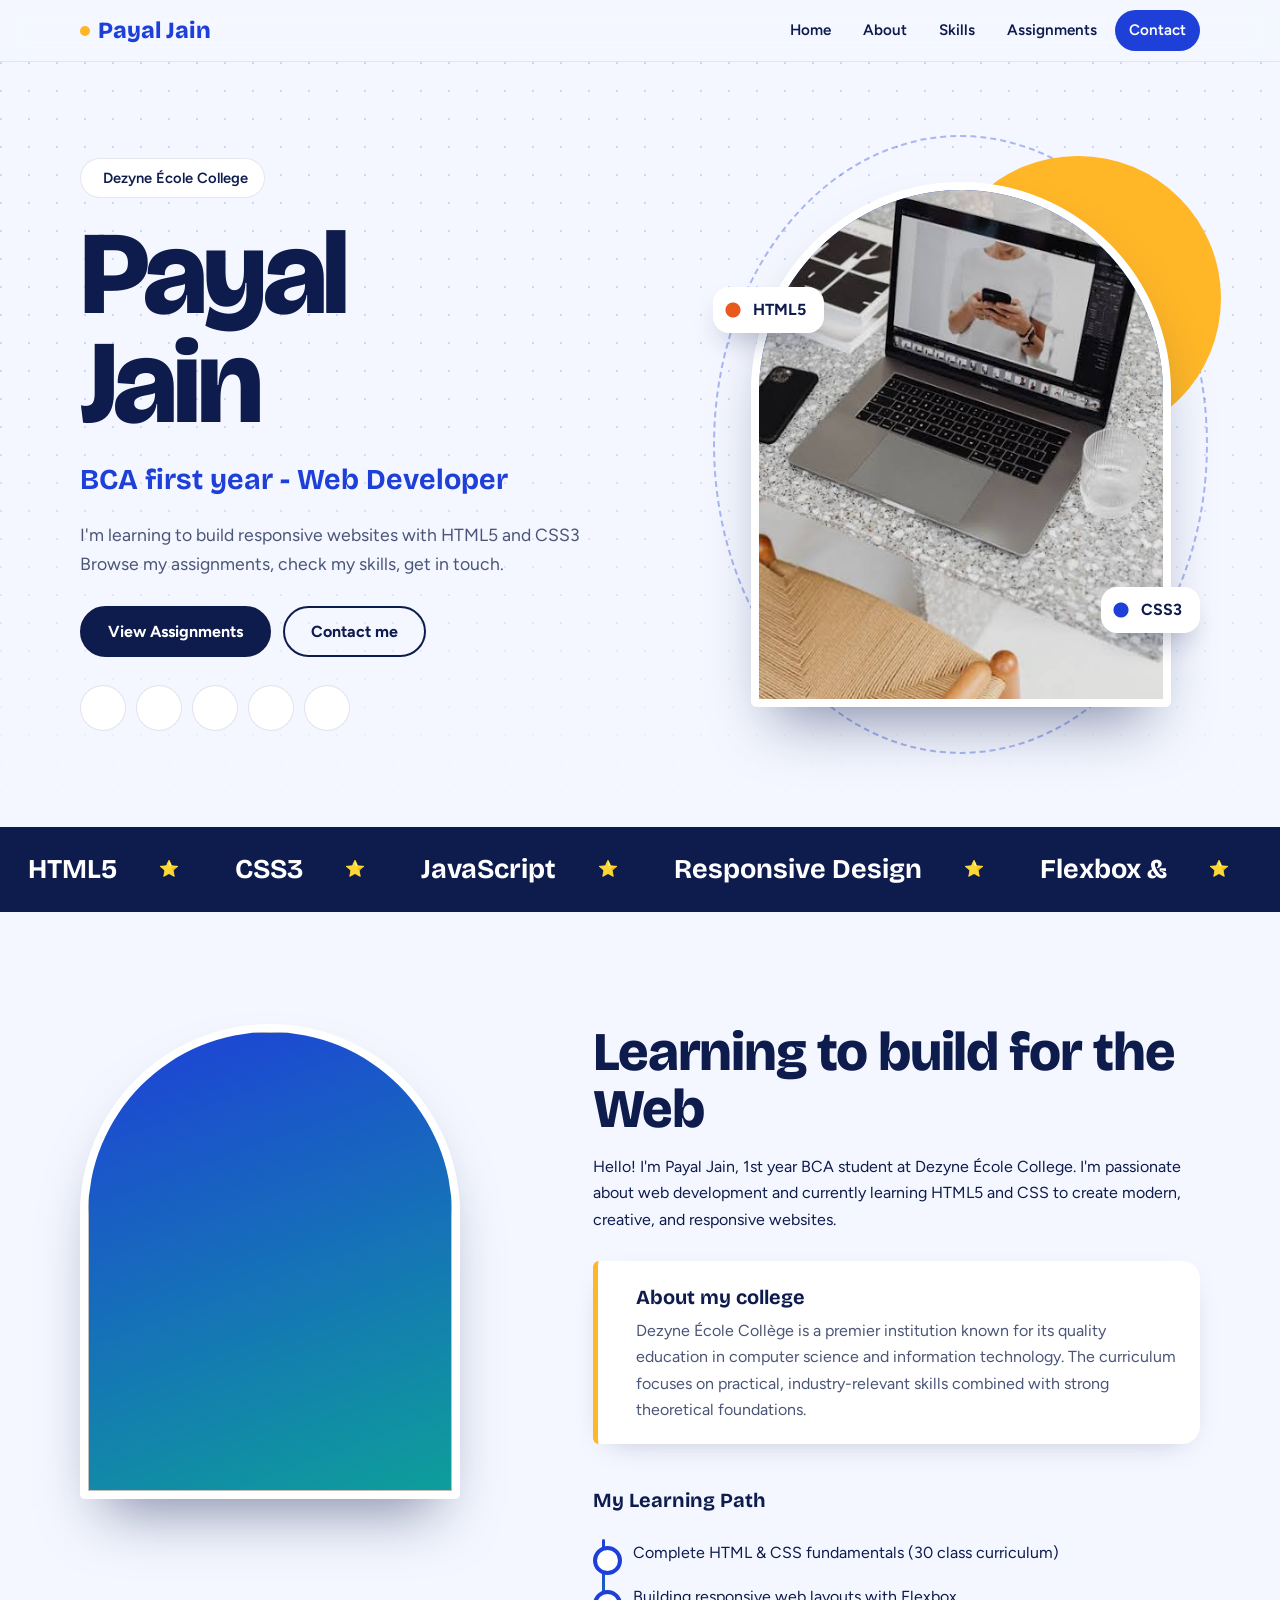
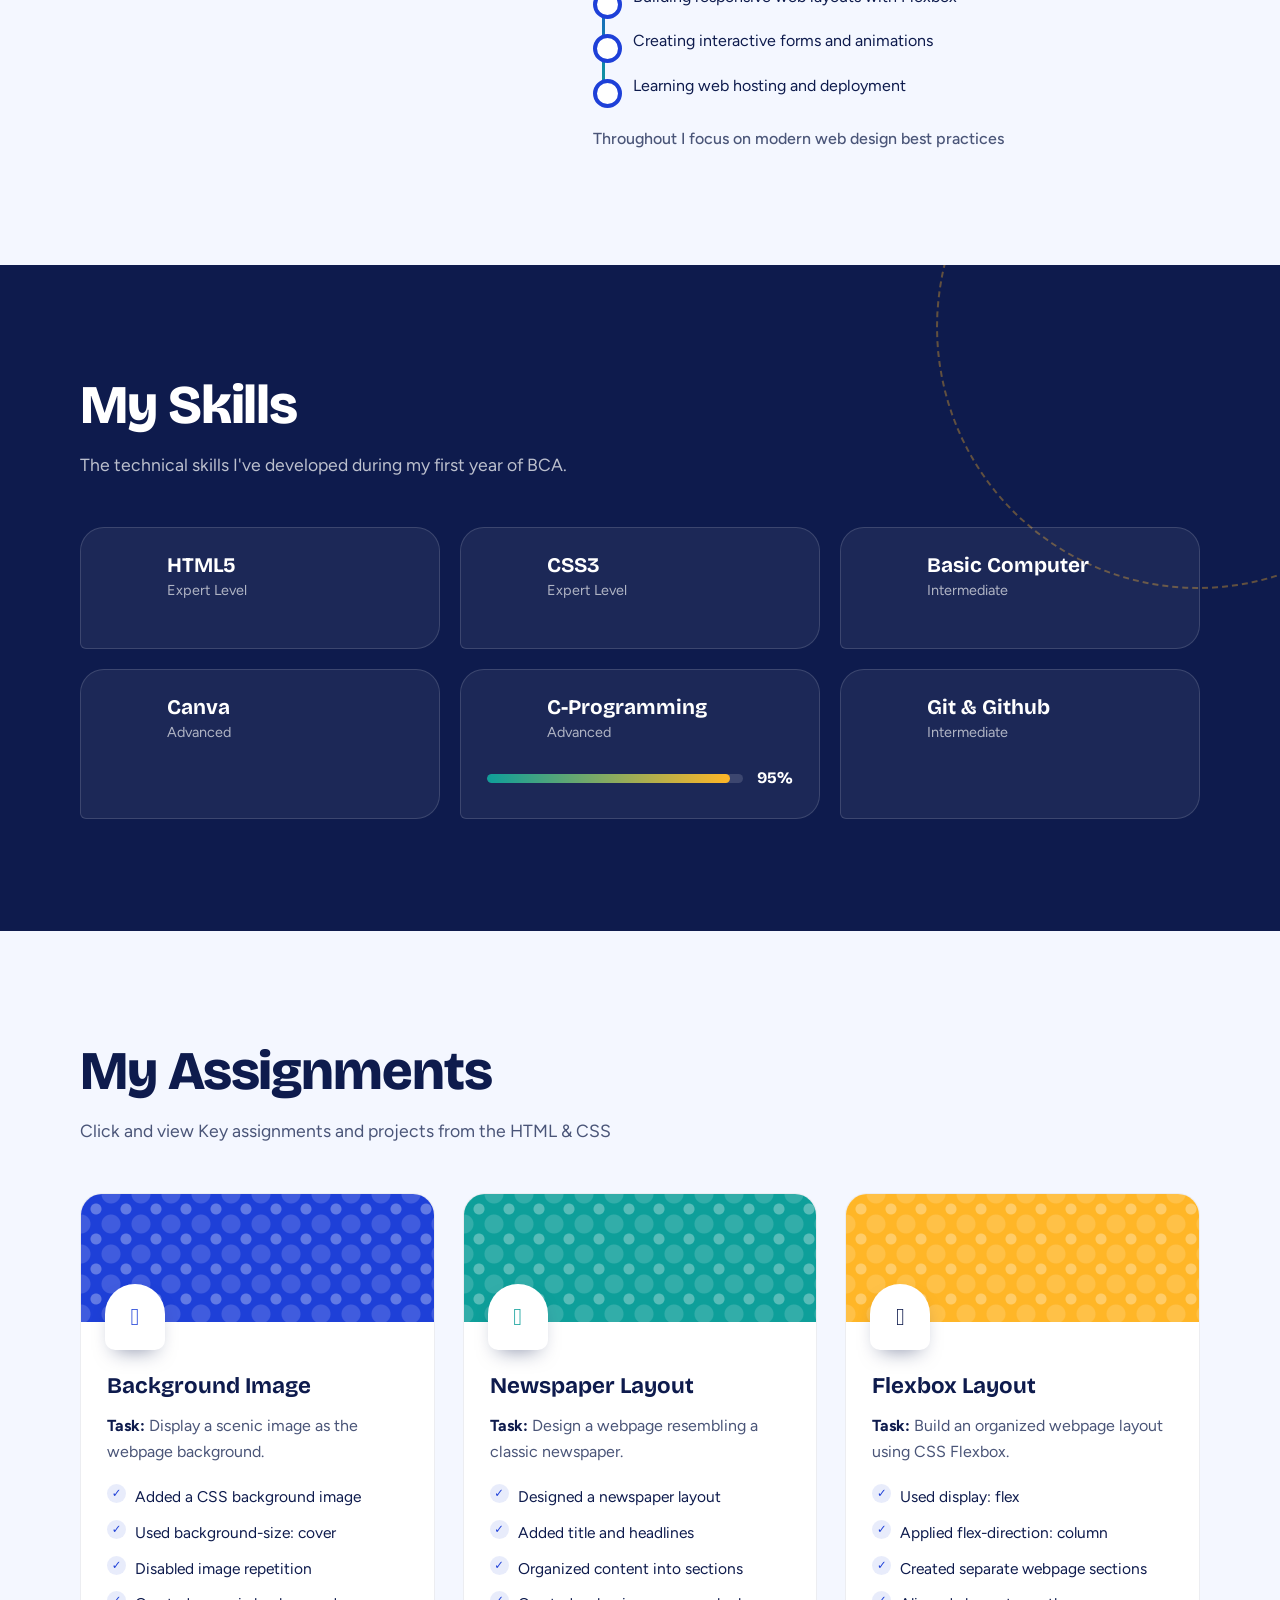
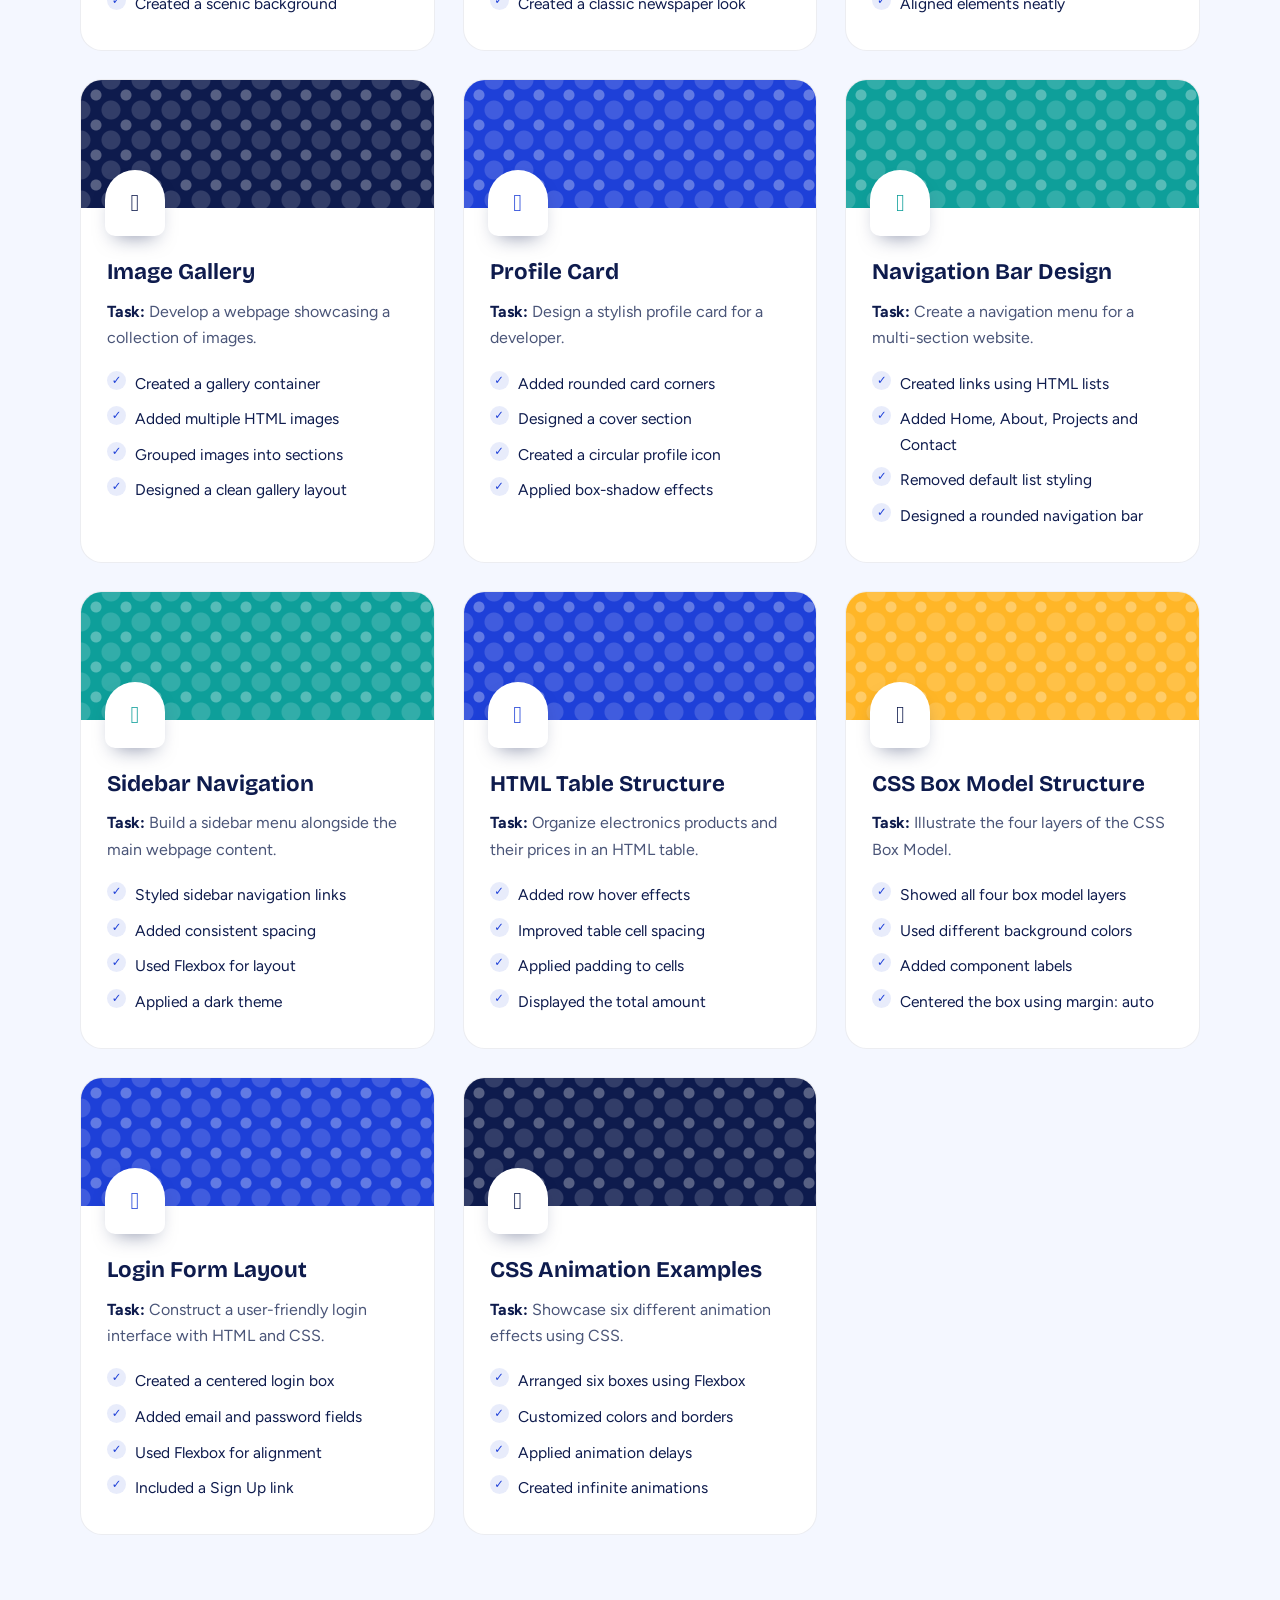
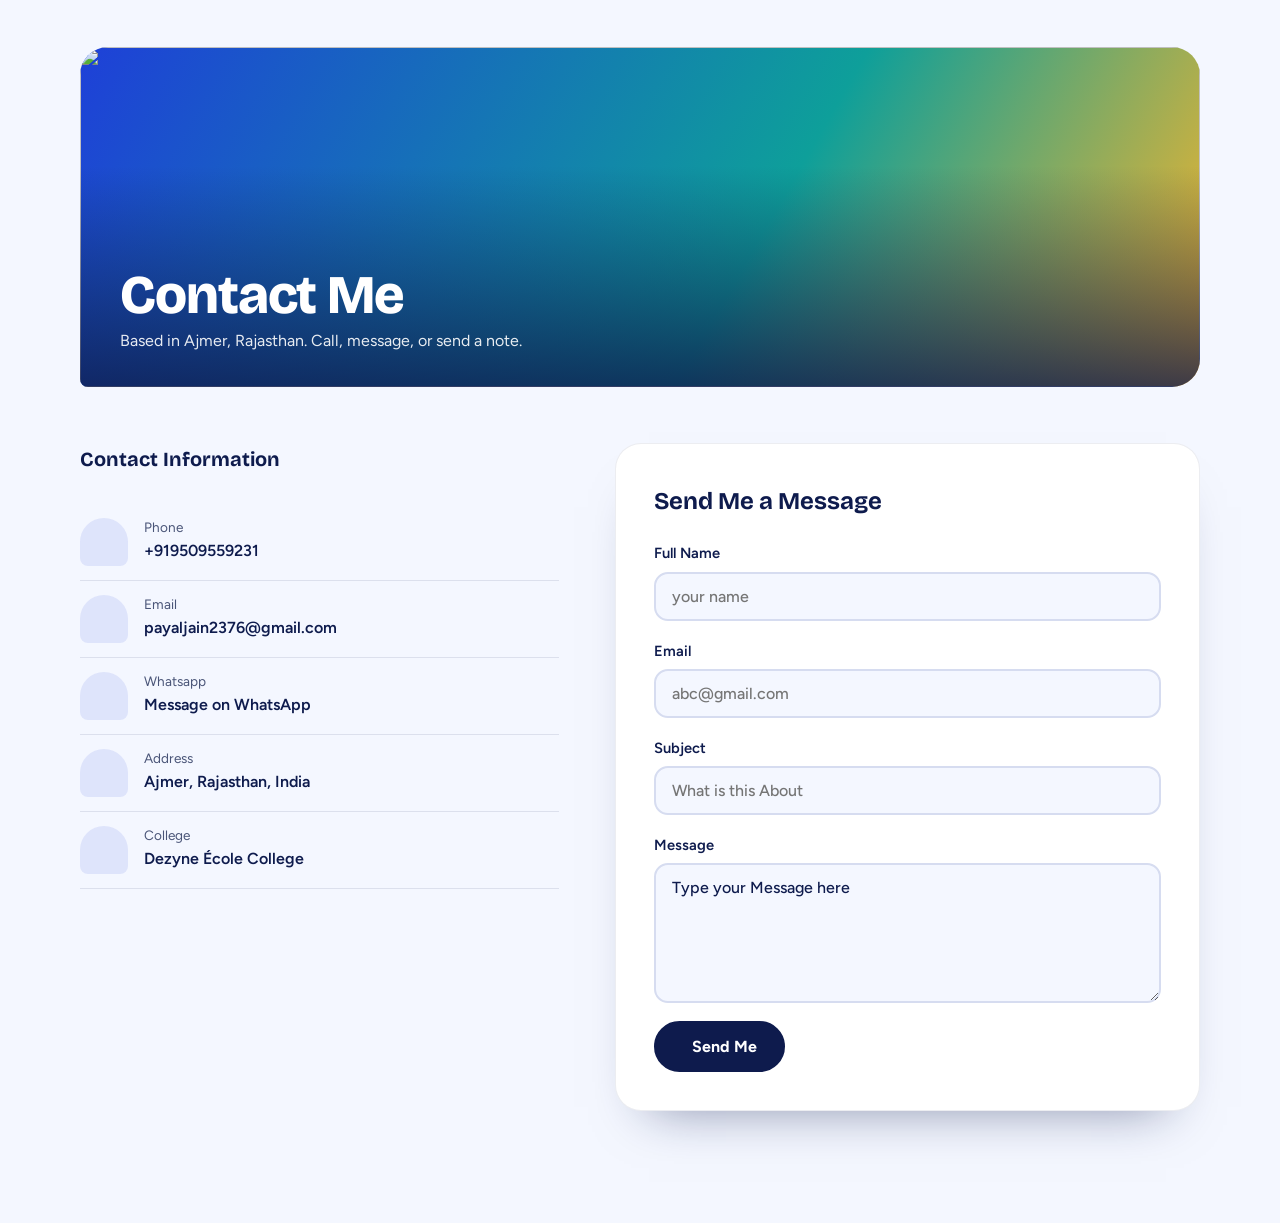
==== commit f3c18af7: "Update print statement to say 'Goodbye World'" ====
--- a/index.html
+++ b/index.html
@@ -110,12 +110,6 @@
                         <p>Expert Level</p>
                     </div>
                 </div>
-                <div class="card-bottom">
-                    <div class="progress">
-                        <div class="progress-bar" style="width:98%"></div>
-                    </div>
-                    <p>98%</p>
-                </div>
             </div>
             <div class="card">
                 <div class="card-top">
@@ -123,6 +117,33 @@
                     <div class="level">
                         <h4>CSS3</h4>
                         <p>Expert Level</p>
+                    </div>
+                </div>
+            </div>
+            <div class="card">
+                <div class="card-top">
+                    <i class="fab fa-window" style="color:#FFD43B"></i>
+                    <div class="level">
+                        <h4>Basic Computer</h4>
+                        <p>Intermediate</p>
+                    </div>
+                </div>
+            </div>
+            <div class="card">
+                <div class="card-top">
+                    <i class="fas fa-paintbrush" style="color:#2DD4CF"></i>
+                    <div class="level">
+                        <h4>Canva</h4>
+                        <p>Advanced</p>
+                    </div>
+                </div>
+            </div>
+            <div class="card">
+                <div class="card-top">
+                    <i class="fas fa-file-code" style="color:var(--marigold)"></i>
+                    <div class="level">
+                        <h4>C-Programming</h4>
+                        <p>Advanced</p>
                     </div>
                 </div>
                 <div class="card-bottom">
@@ -134,62 +155,11 @@
             </div>
             <div class="card">
                 <div class="card-top">
-                    <i class="fab fa-js" style="color:#FFD43B"></i>
-                    <div class="level">
-                        <h4>JavaScript</h4>
-                        <p>Intermediate</p>
-                    </div>
-                </div>
-                <div class="card-bottom">
-                    <div class="progress">
-                        <div class="progress-bar" style="width:95%"></div>
-                    </div>
-                    <p>95%</p>
-                </div>
-            </div>
-            <div class="card">
-                <div class="card-top">
-                    <i class="fab fa-html5" style="color:#2DD4CF"></i>
-                    <div class="level">
-                        <h4>Responsive Design</h4>
-                        <p>Advanced</p>
-                    </div>
-                </div>
-                <div class="card-bottom">
-                    <div class="progress">
-                        <div class="progress-bar" style="width:95%"></div>
-                    </div>
-                    <p>95%</p>
-                </div>
-            </div>
-            <div class="card">
-                <div class="card-top">
-                    <i class="fab fa-html5" style="color:var(--marigold)"></i>
-                    <div class="level">
-                        <h4>Flexbox & Grid</h4>
-                        <p>Advanced</p>
-                    </div>
-                </div>
-                <div class="card-bottom">
-                    <div class="progress">
-                        <div class="progress-bar" style="width:95%"></div>
-                    </div>
-                    <p>95%</p>
-                </div>
-            </div>
-            <div class="card">
-                <div class="card-top">
                     <i class="fab fa-github" style="color:#fff"></i>
                     <div class="level">
                         <h4>Git & Github</h4>
                         <p>Intermediate</p>
                     </div>
-                </div>
-                <div class="card-bottom">
-                    <div class="progress">
-                        <div class="progress-bar" style="width:95%"></div>
-                    </div>
-                    <p>95%</p>
                 </div>
             </div>
         </div>
@@ -402,7 +372,7 @@
                     <b>Dezyne École College</b>
                 </div>
             </div>
-            <form action="mailto:bhumipundhir07@gmail.com">
+            <form action="mailto:payaljain2376@gmail.com">
                 <h1>Send Me a Message</h1>
                 <label for="">Full Name</label>
                 <input type="text" placeholder="your name">
@@ -419,4 +389,4 @@
 
 </body>
 
-</html>+</html>
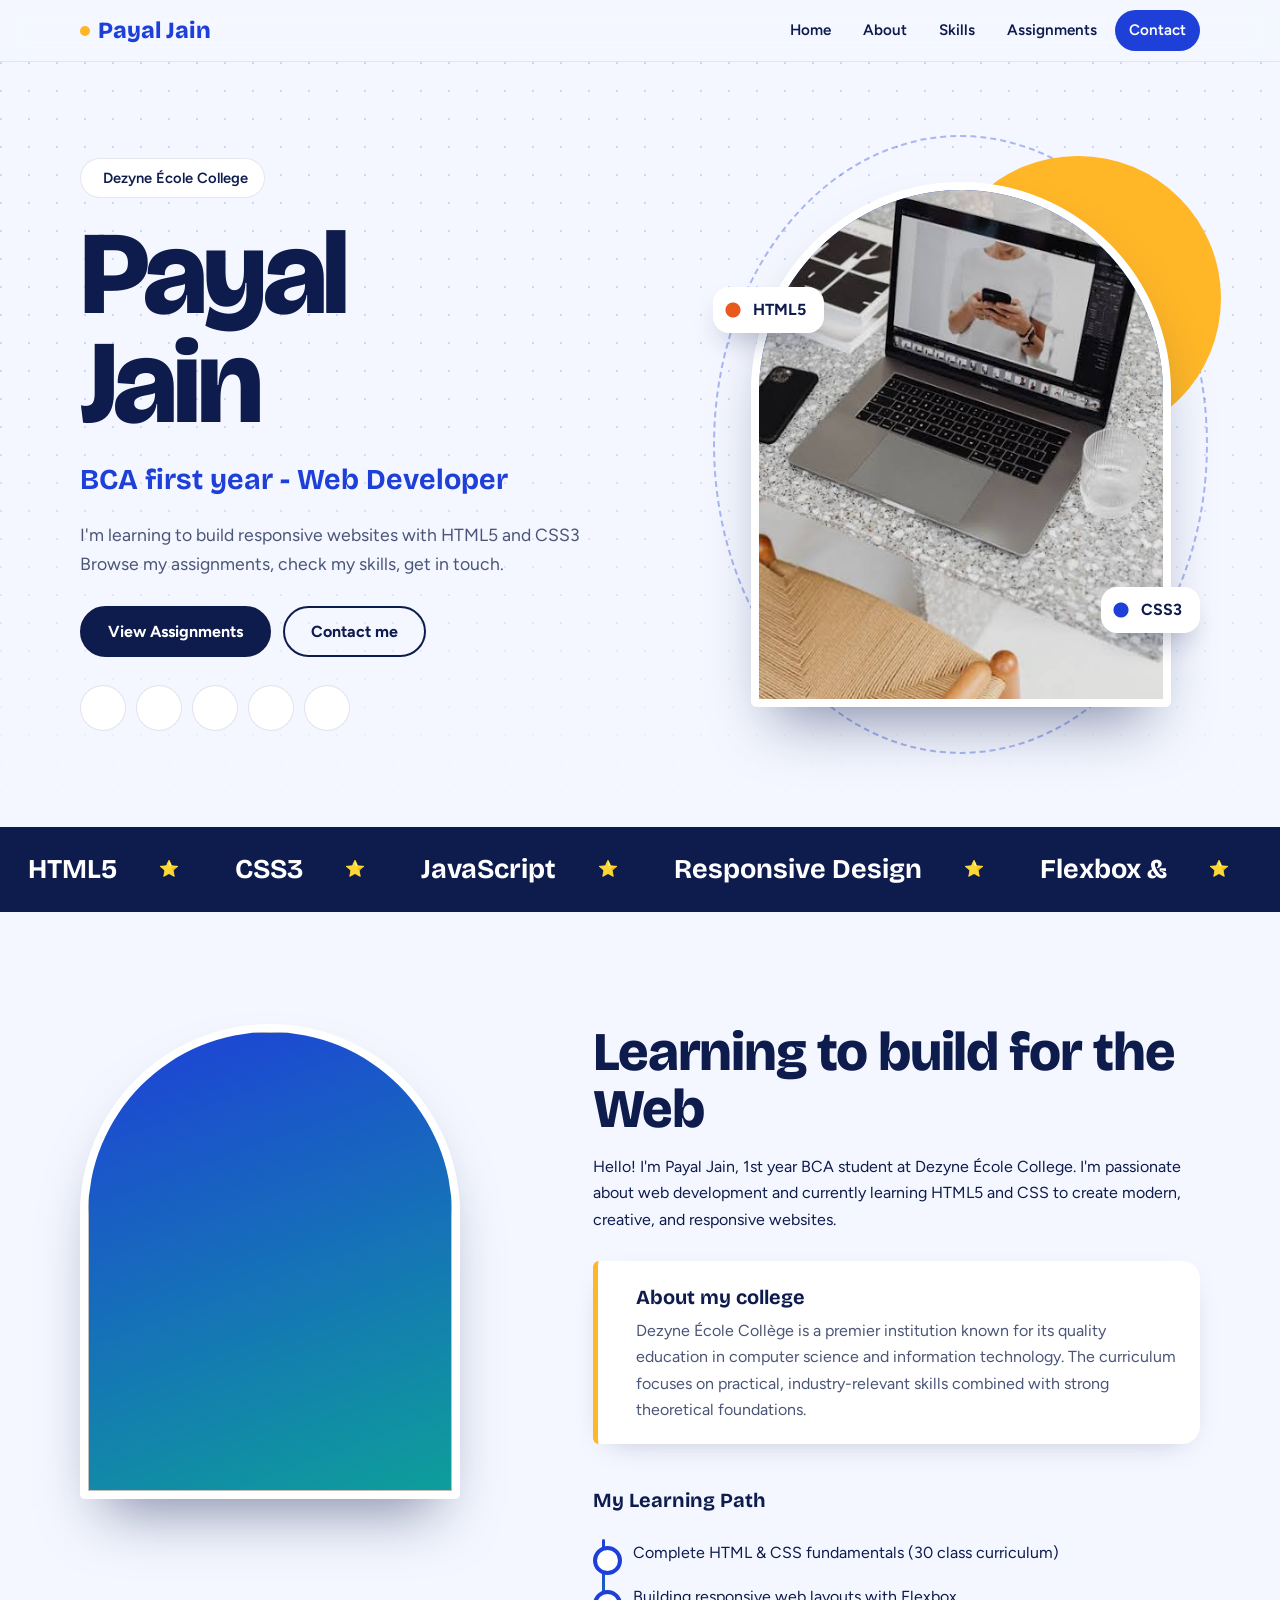
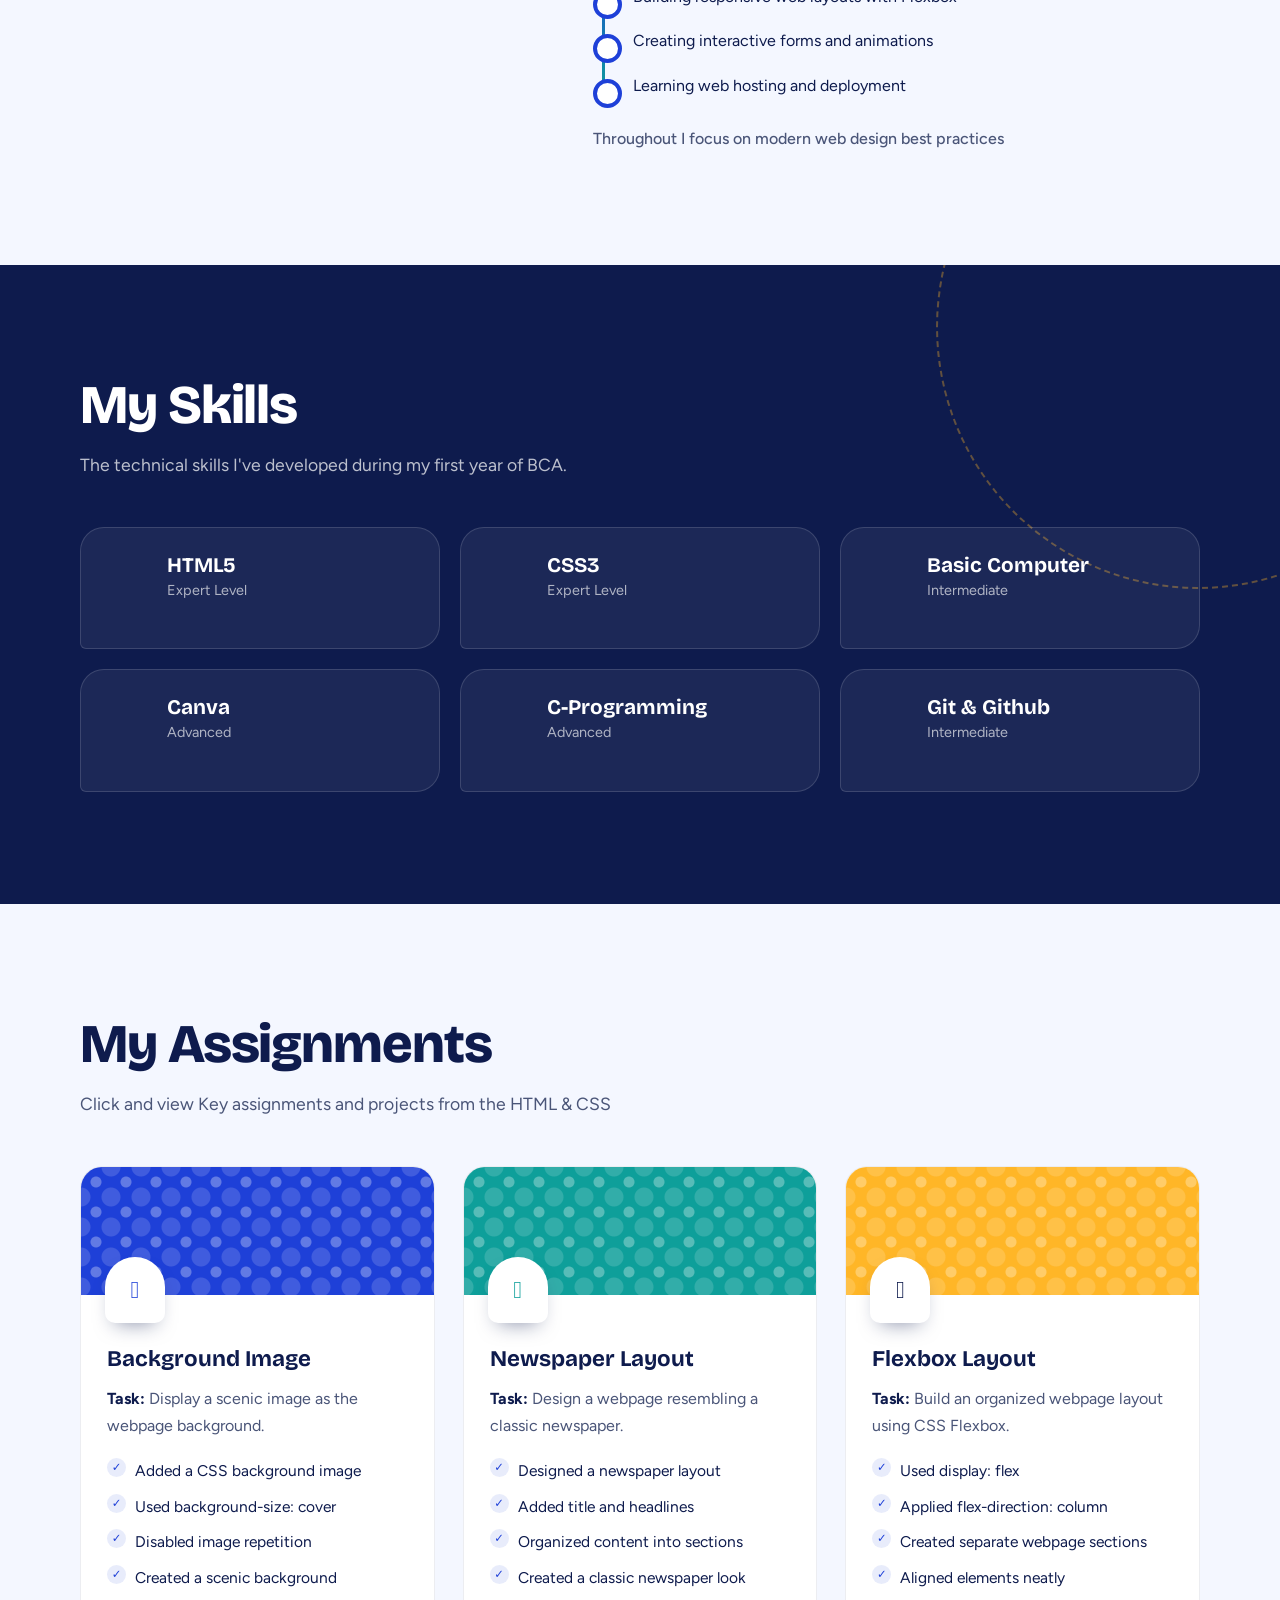
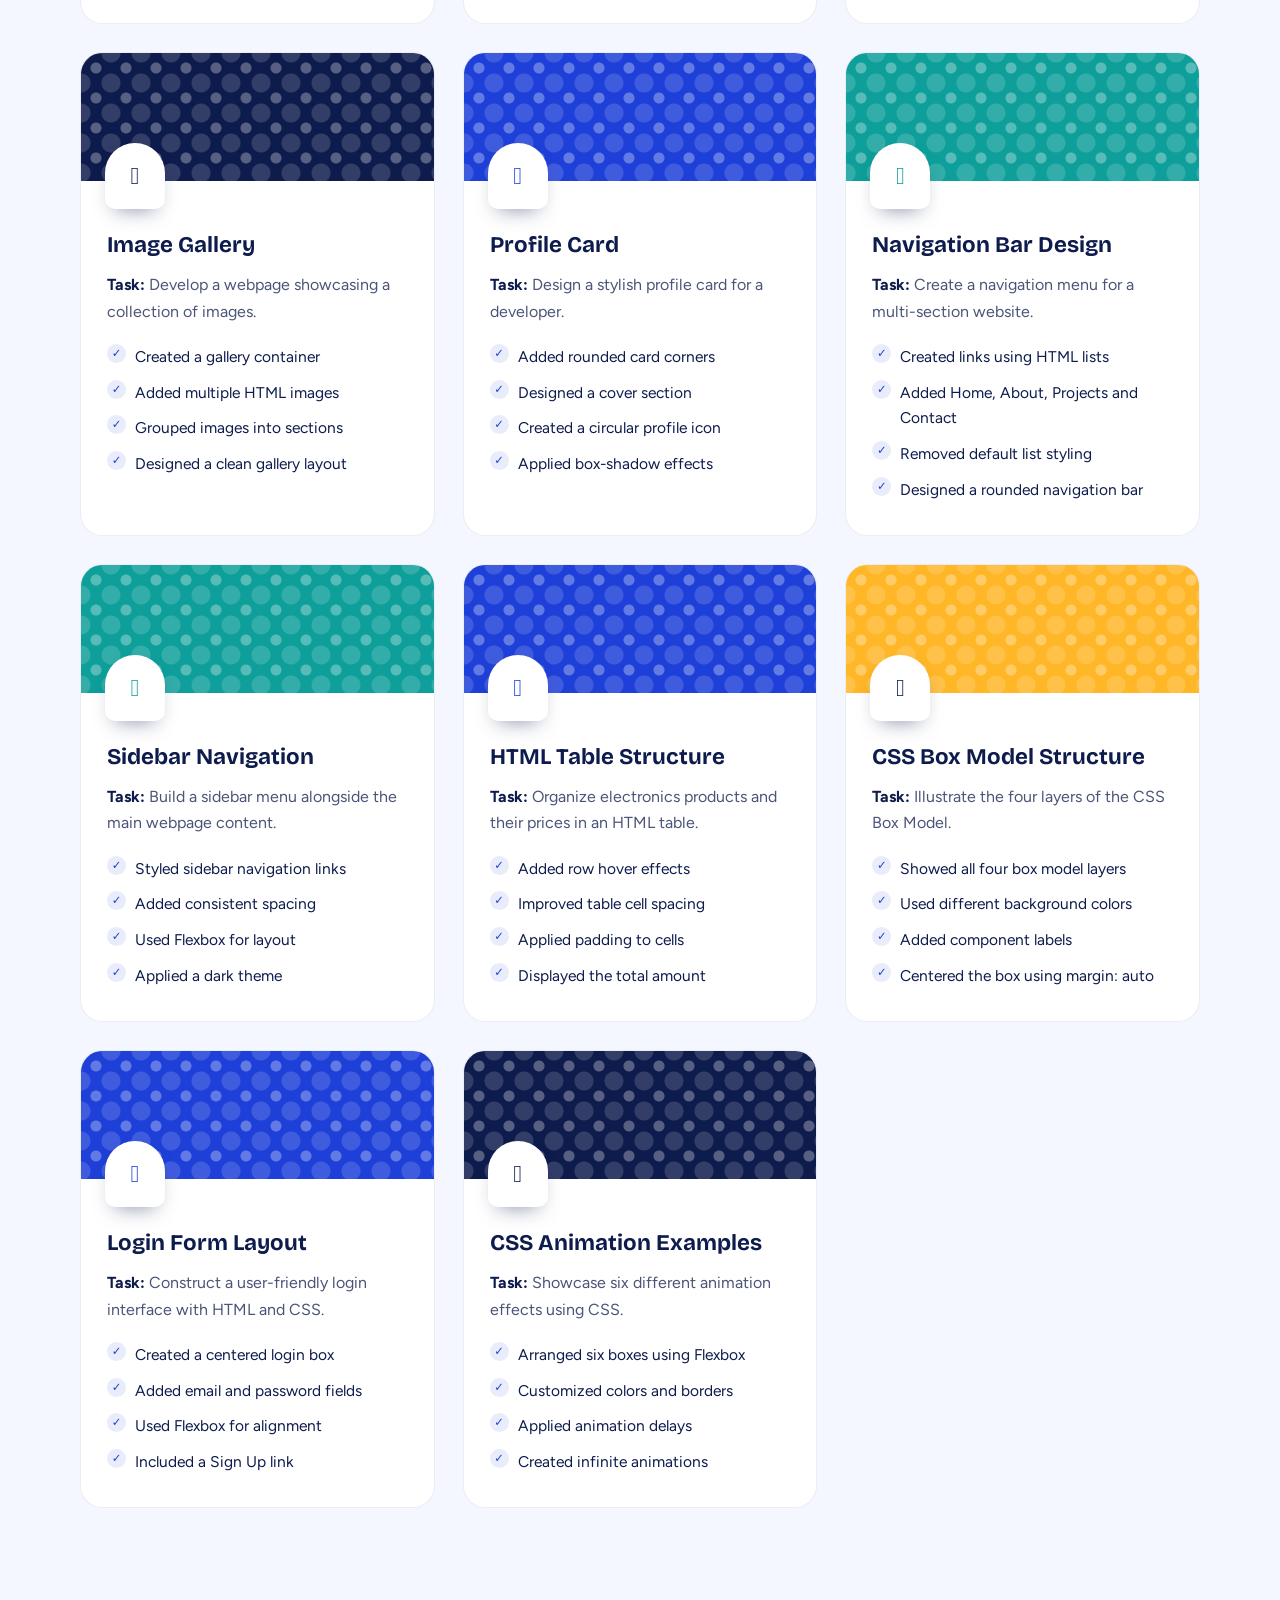
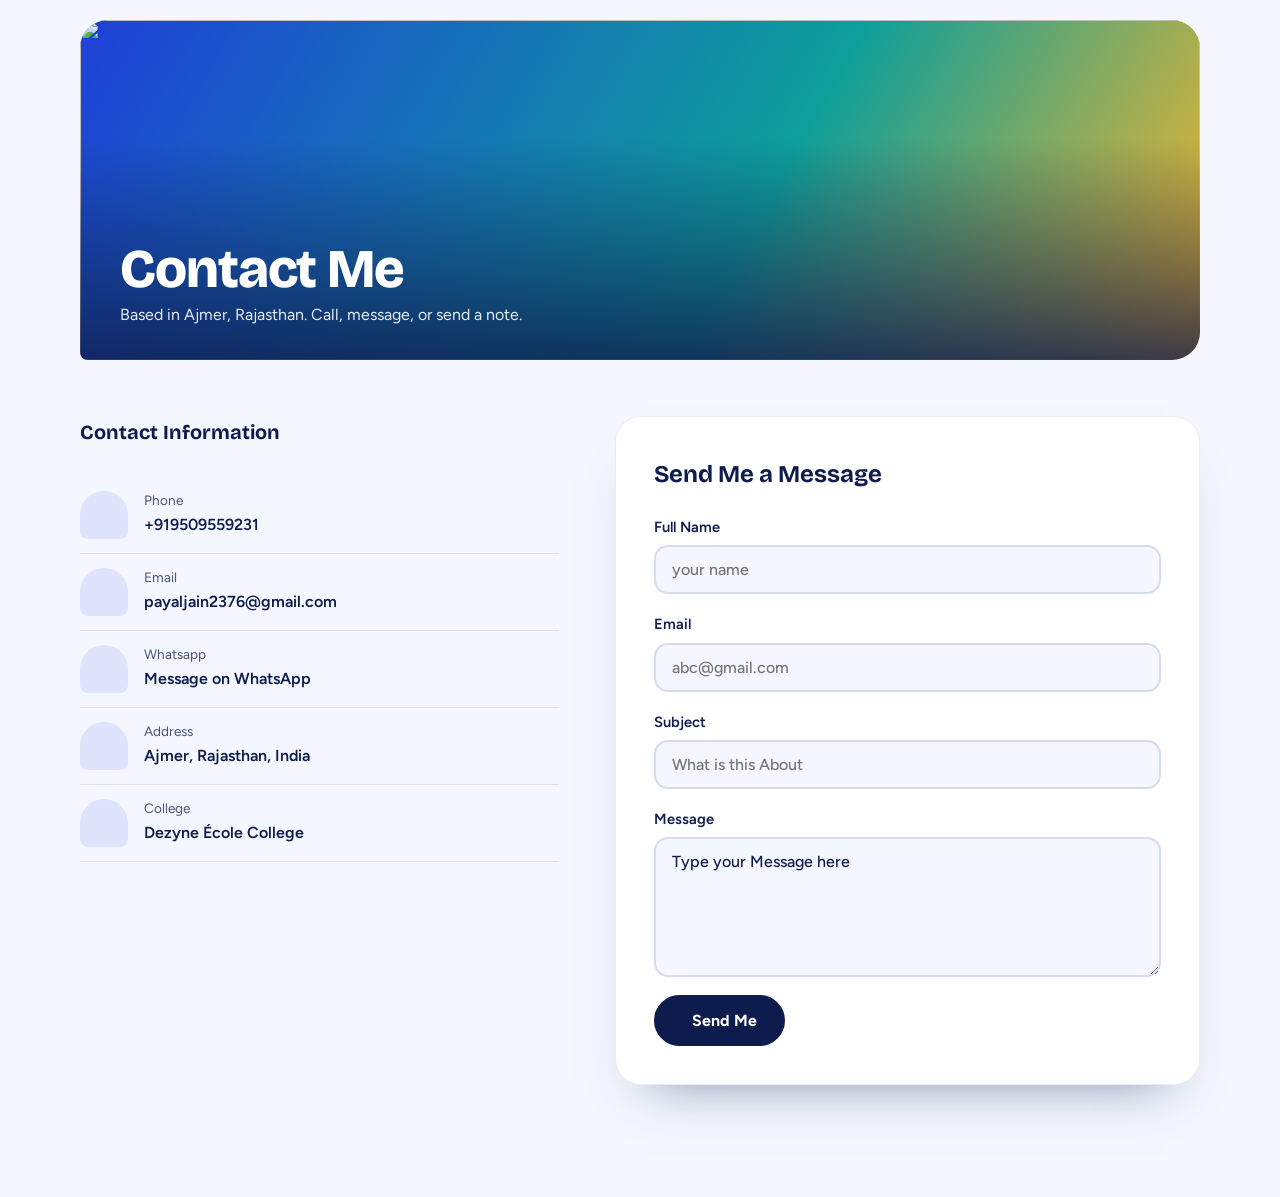
==== commit d36f1c65: "Update println message from 'Hello' to 'Goodbye'" ====
--- a/index.html
+++ b/index.html
@@ -146,12 +146,6 @@
                         <p>Advanced</p>
                     </div>
                 </div>
-                <div class="card-bottom">
-                    <div class="progress">
-                        <div class="progress-bar" style="width:95%"></div>
-                    </div>
-                    <p>95%</p>
-                </div>
             </div>
             <div class="card">
                 <div class="card-top">
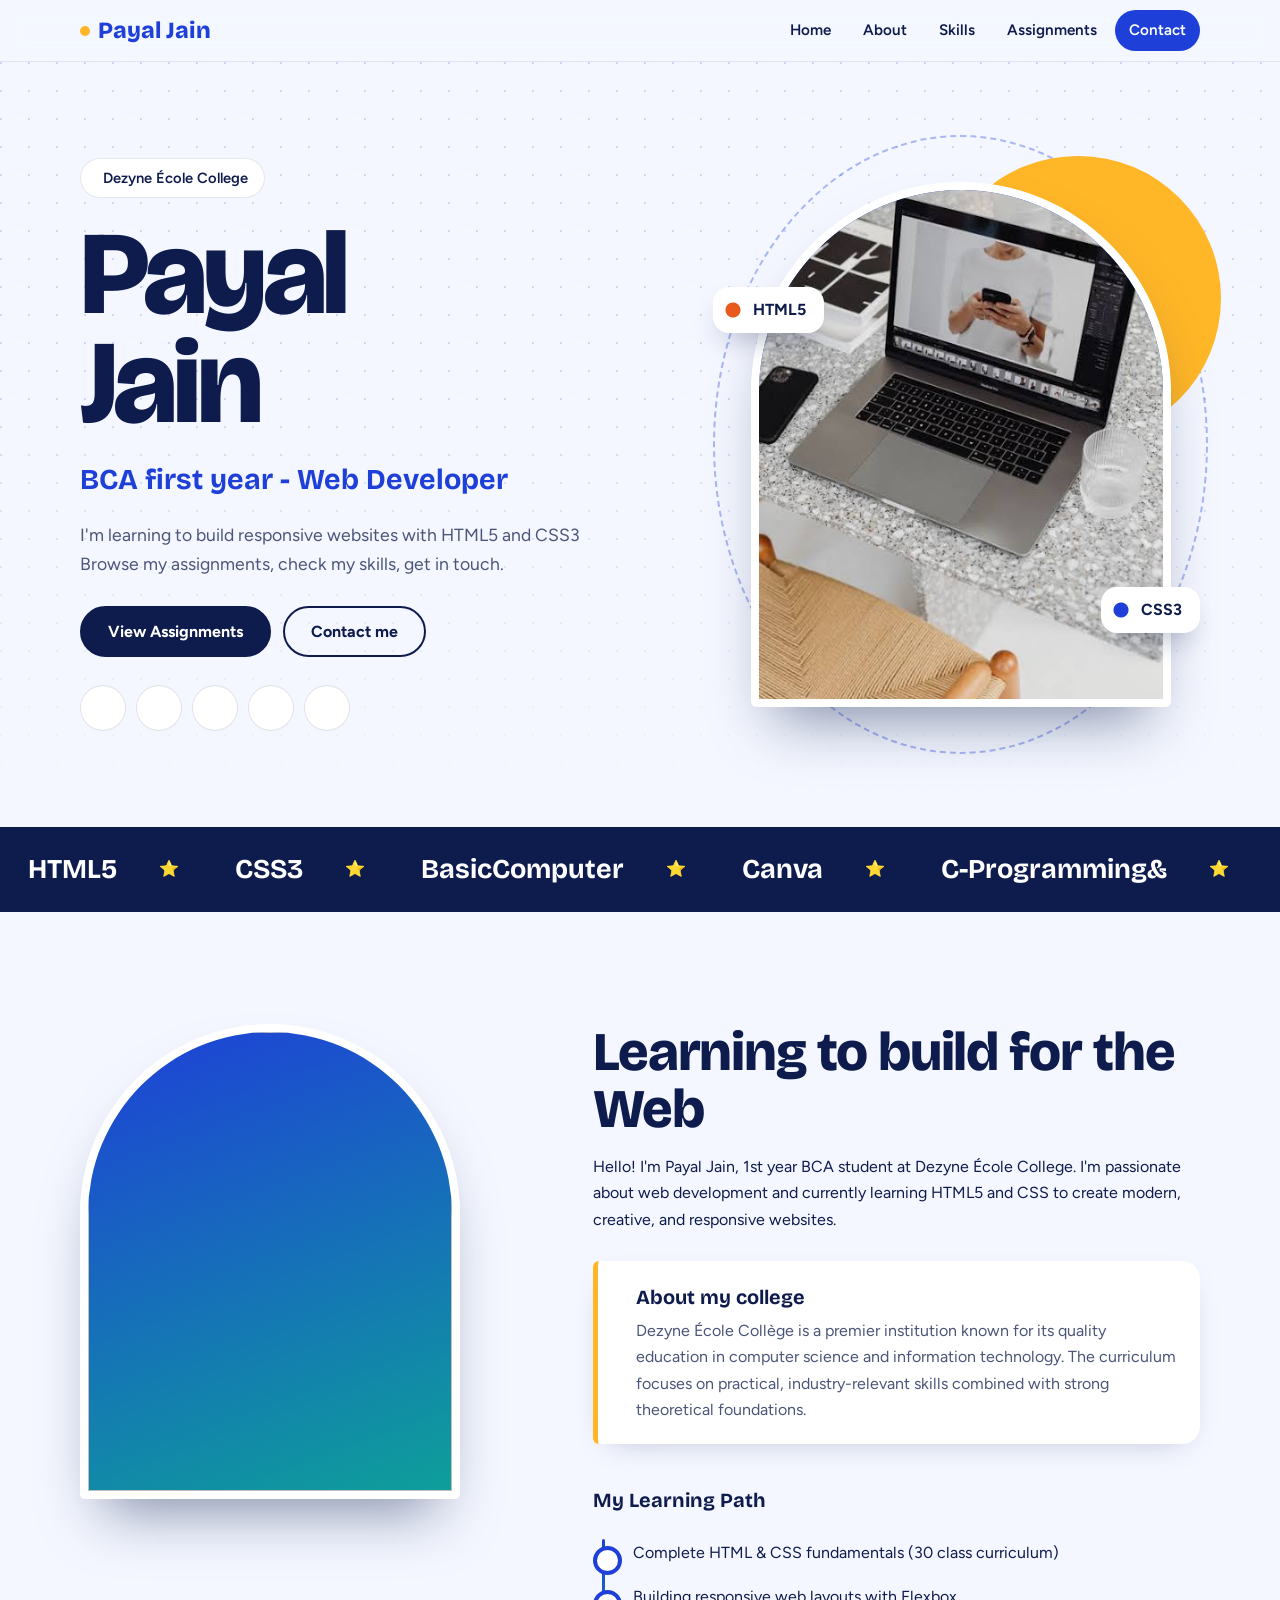
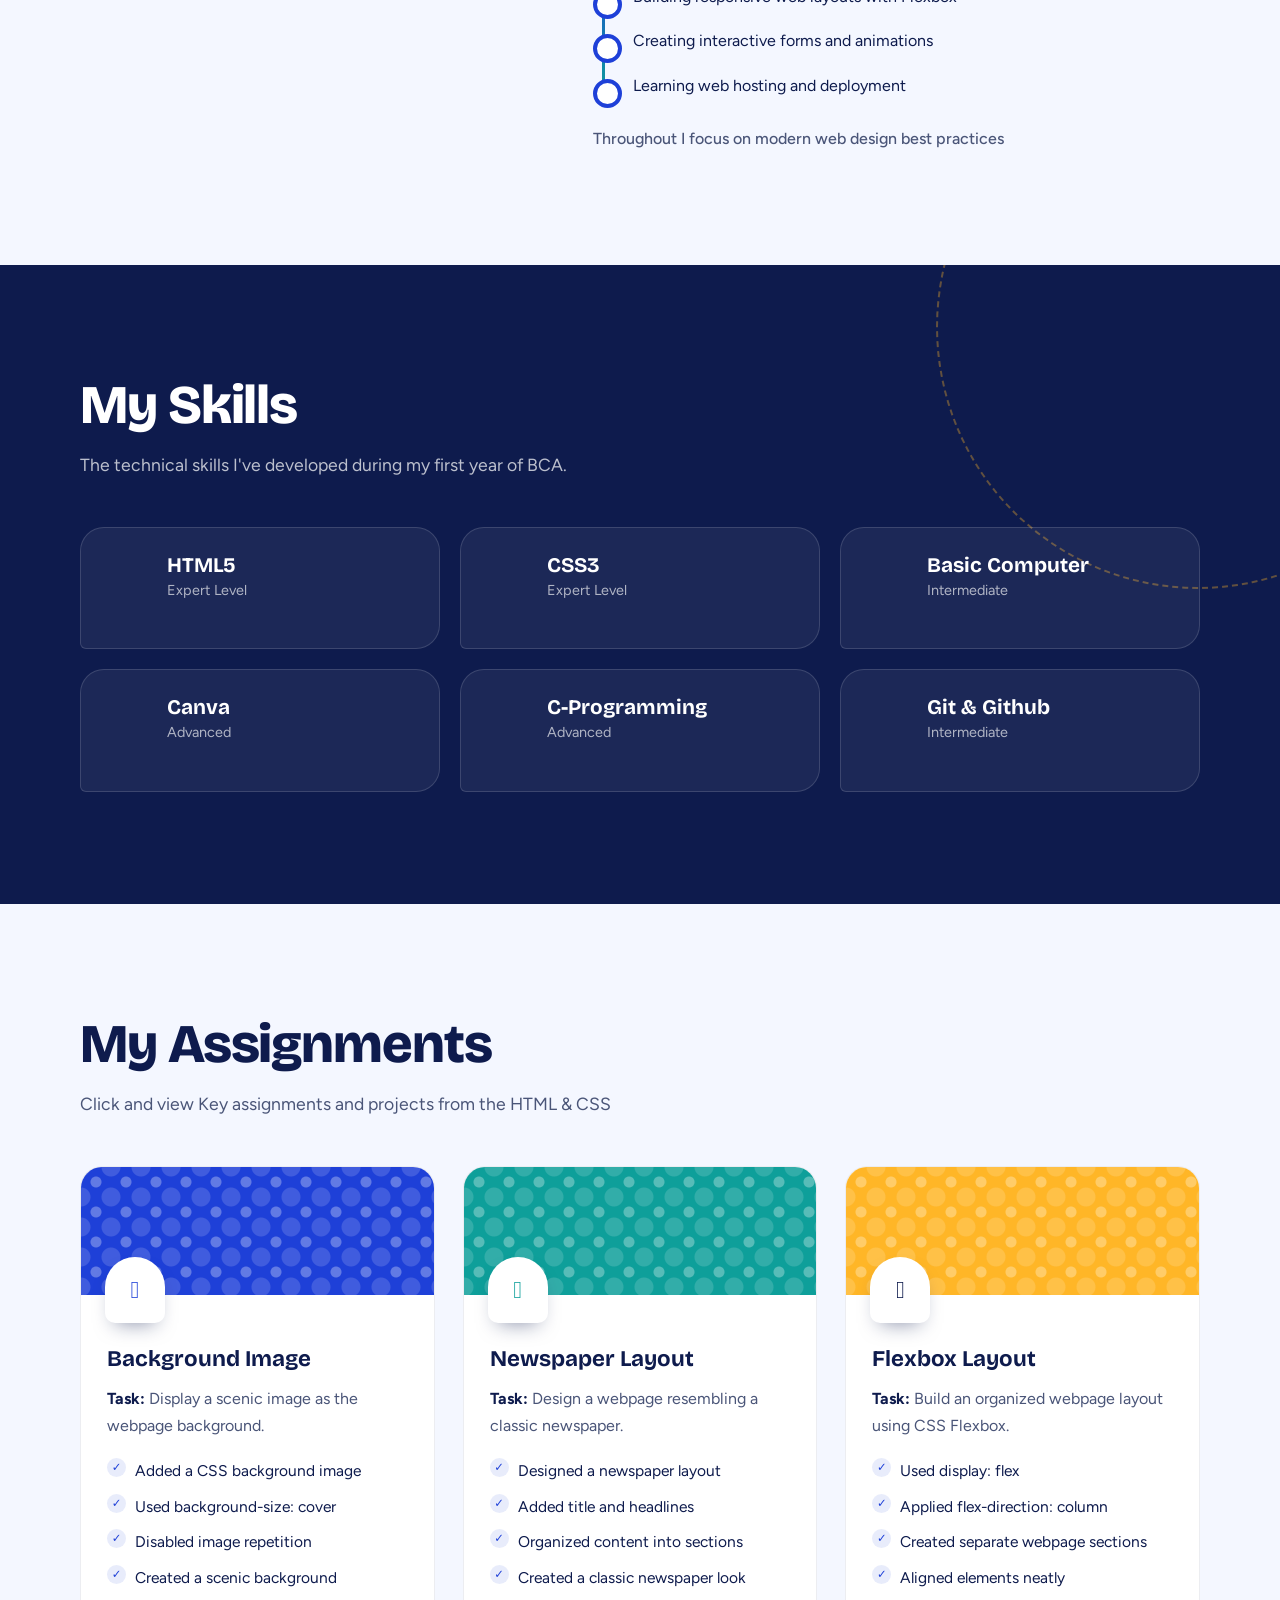
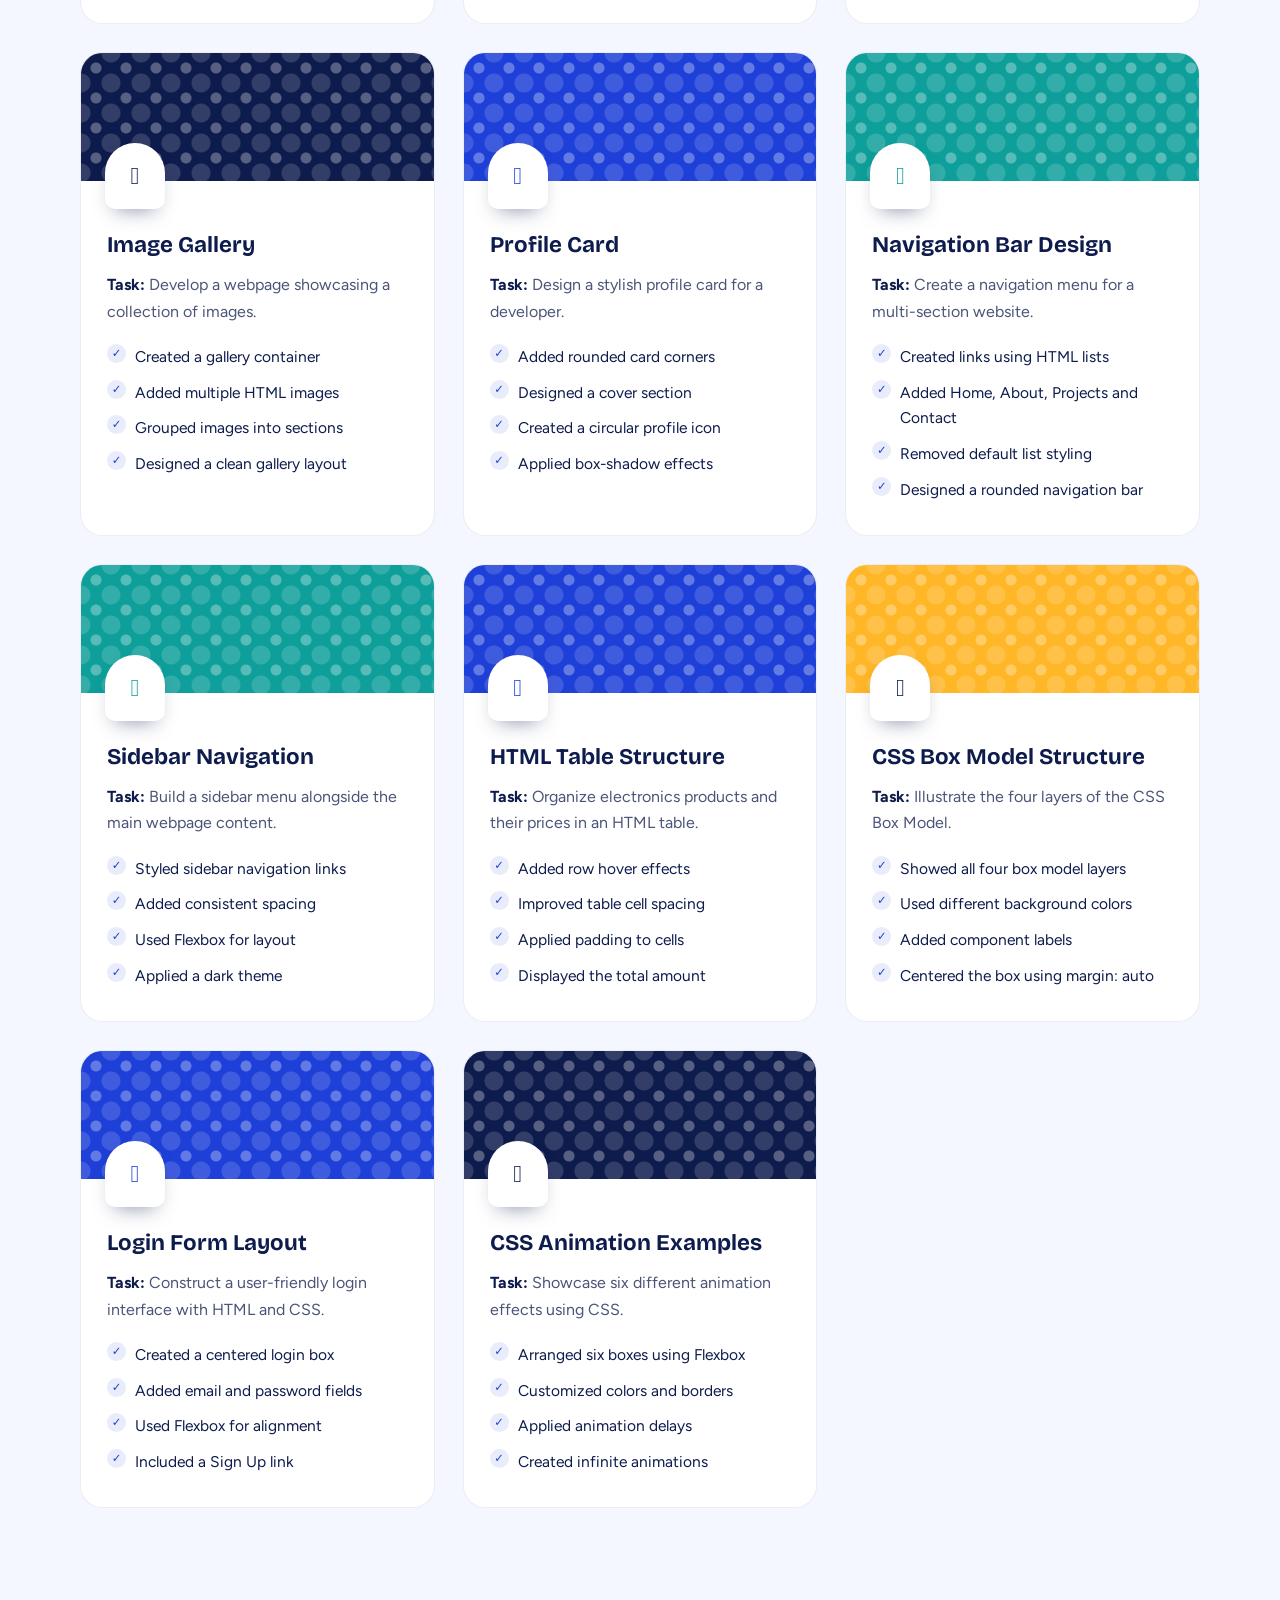
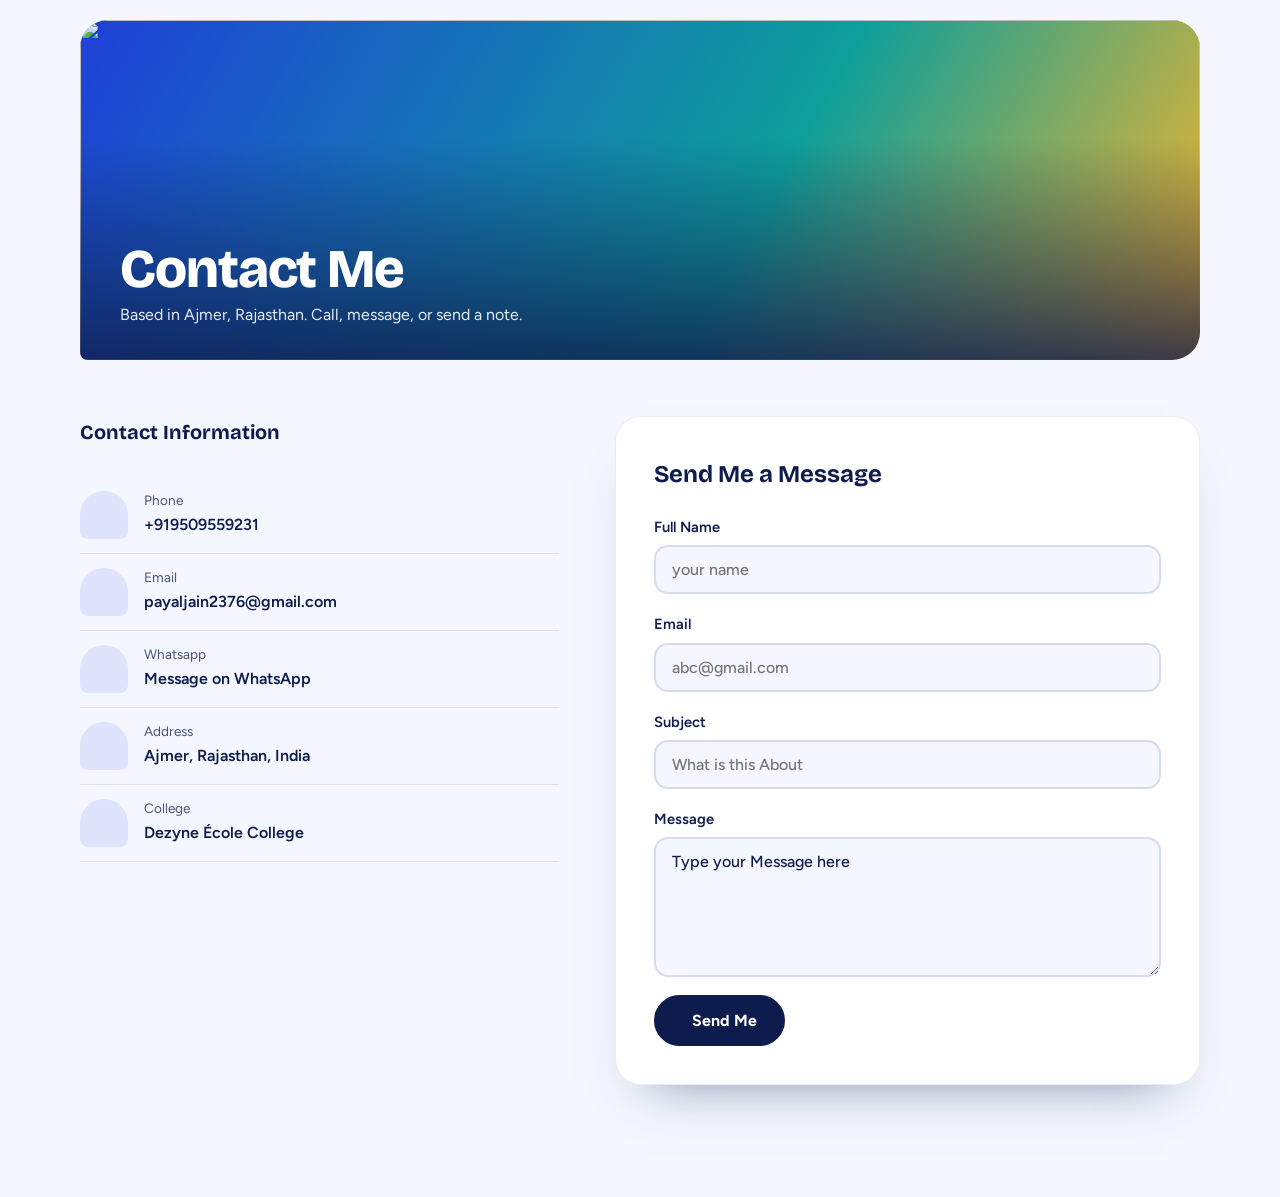
==== commit 2c960427: "Update print statement from 'Hello' to 'Goodbye'" ====
--- a/index.html
+++ b/index.html
@@ -56,11 +56,11 @@
         <div class="marquee" aria-hidden="true">
       <div class="marquee-track">
         <div class="marquee-group">
-          <span>HTML5</span><span>CSS3</span><span>JavaScript</span><span>Responsive Design</span><span>Flexbox &amp;
+          <span>HTML5</span><span>CSS3</span><span>BasicComputer</span><span>Canva</span><span>C-Programming&amp;
 
         </div>
         <div class="marquee-group">
-          <span>HTML5</span><span>CSS3</span><span>JavaScript</span><span>Responsive Design</span><span>Flexbox &amp;
+          <span>HTML5</span><span>CSS3</span><span>Basic Computer</span><span>Canva</span><span>C-Programming &amp;
             Grid</span><span>Git &amp; GitHub</span>
         </div>
       </div>
@@ -122,7 +122,7 @@
             </div>
             <div class="card">
                 <div class="card-top">
-                    <i class="fab fa-window" style="color:#FFD43B"></i>
+                    <i class="fab fa-windows" style="color:#FFD43B"></i>
                     <div class="level">
                         <h4>Basic Computer</h4>
                         <p>Intermediate</p>
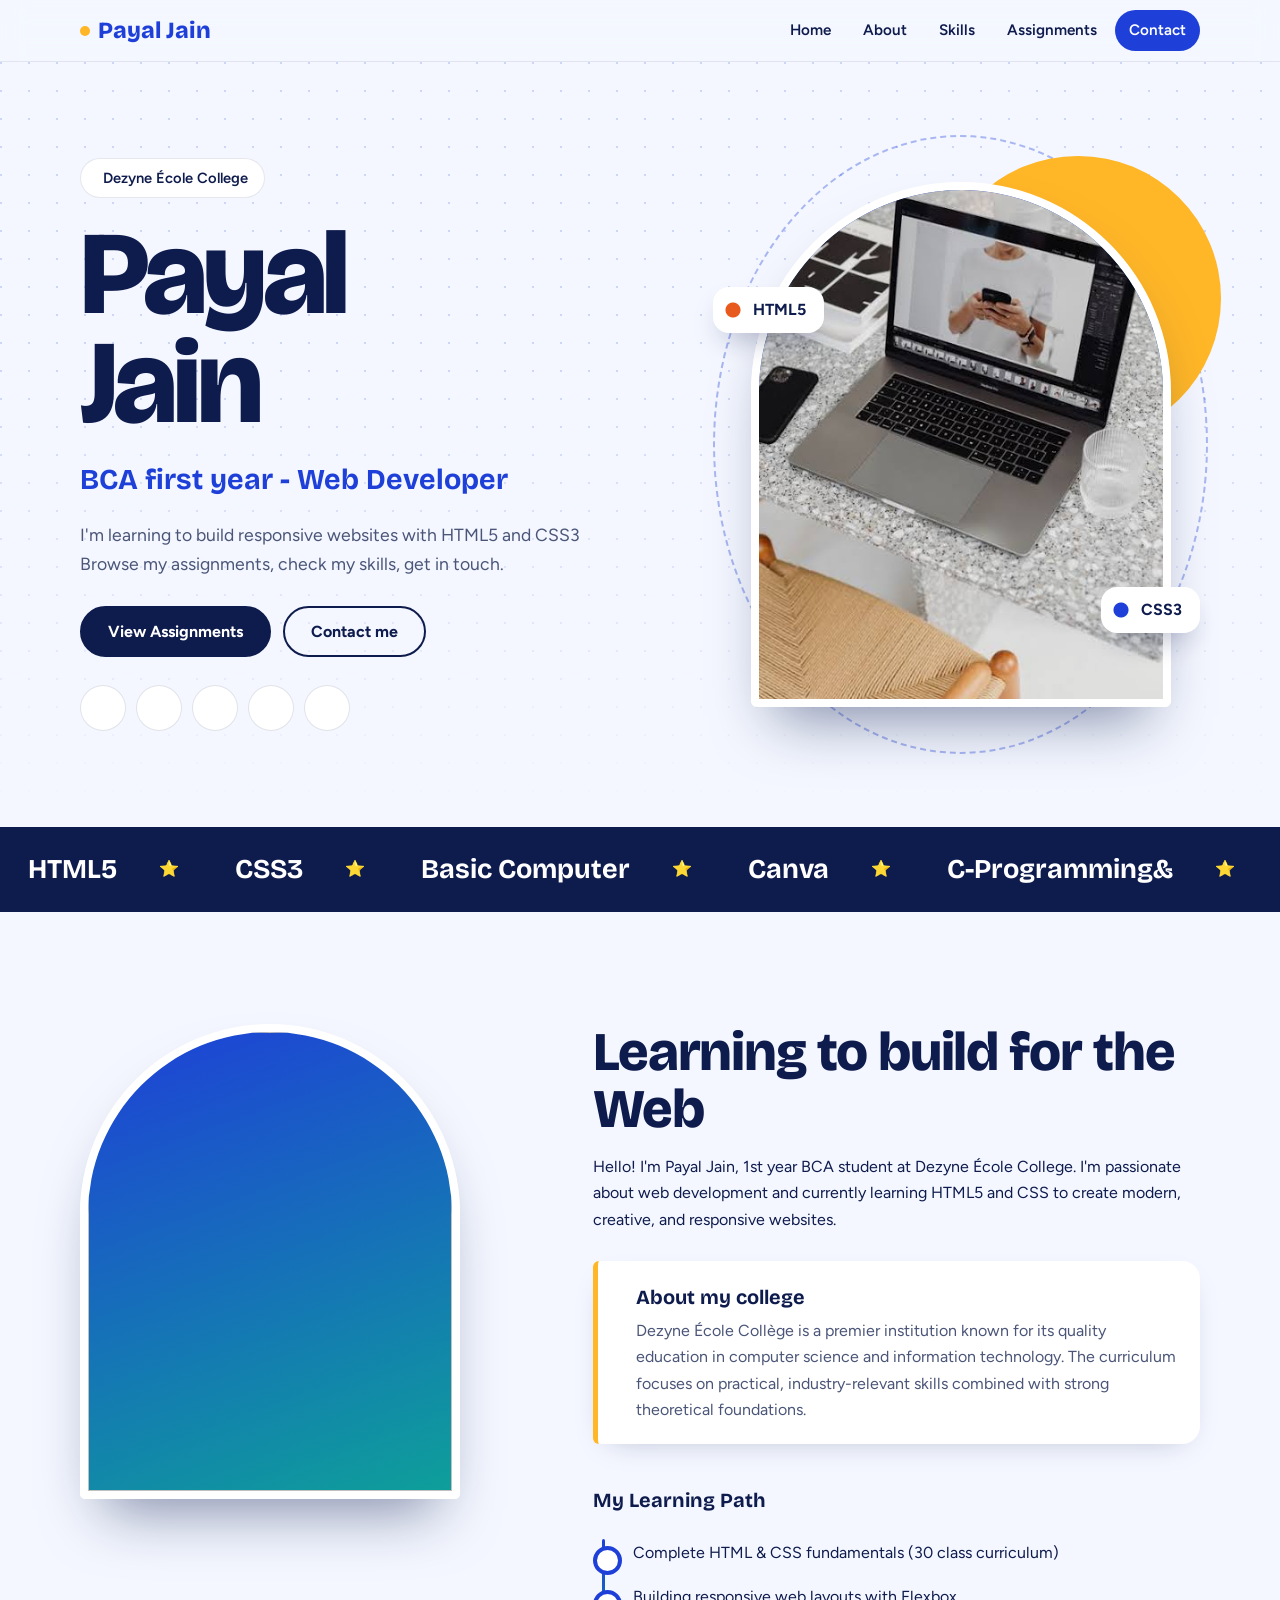
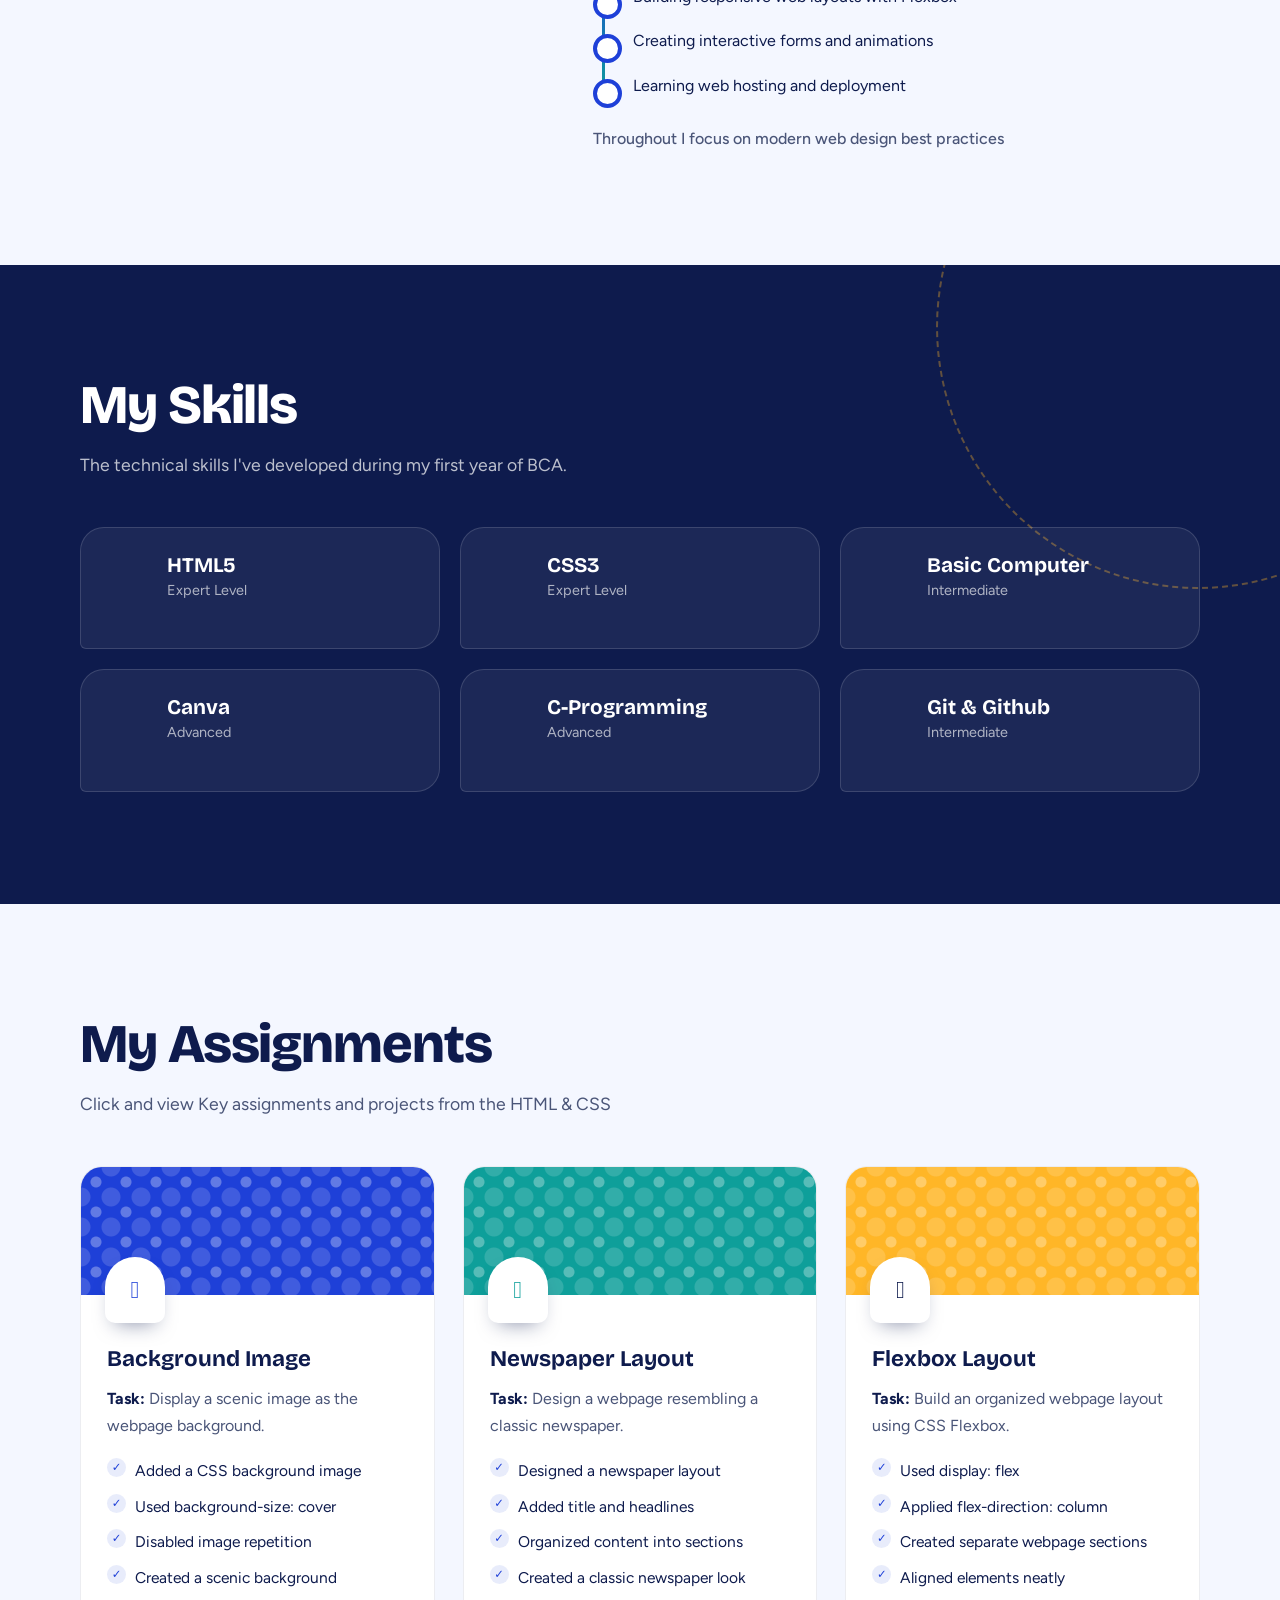
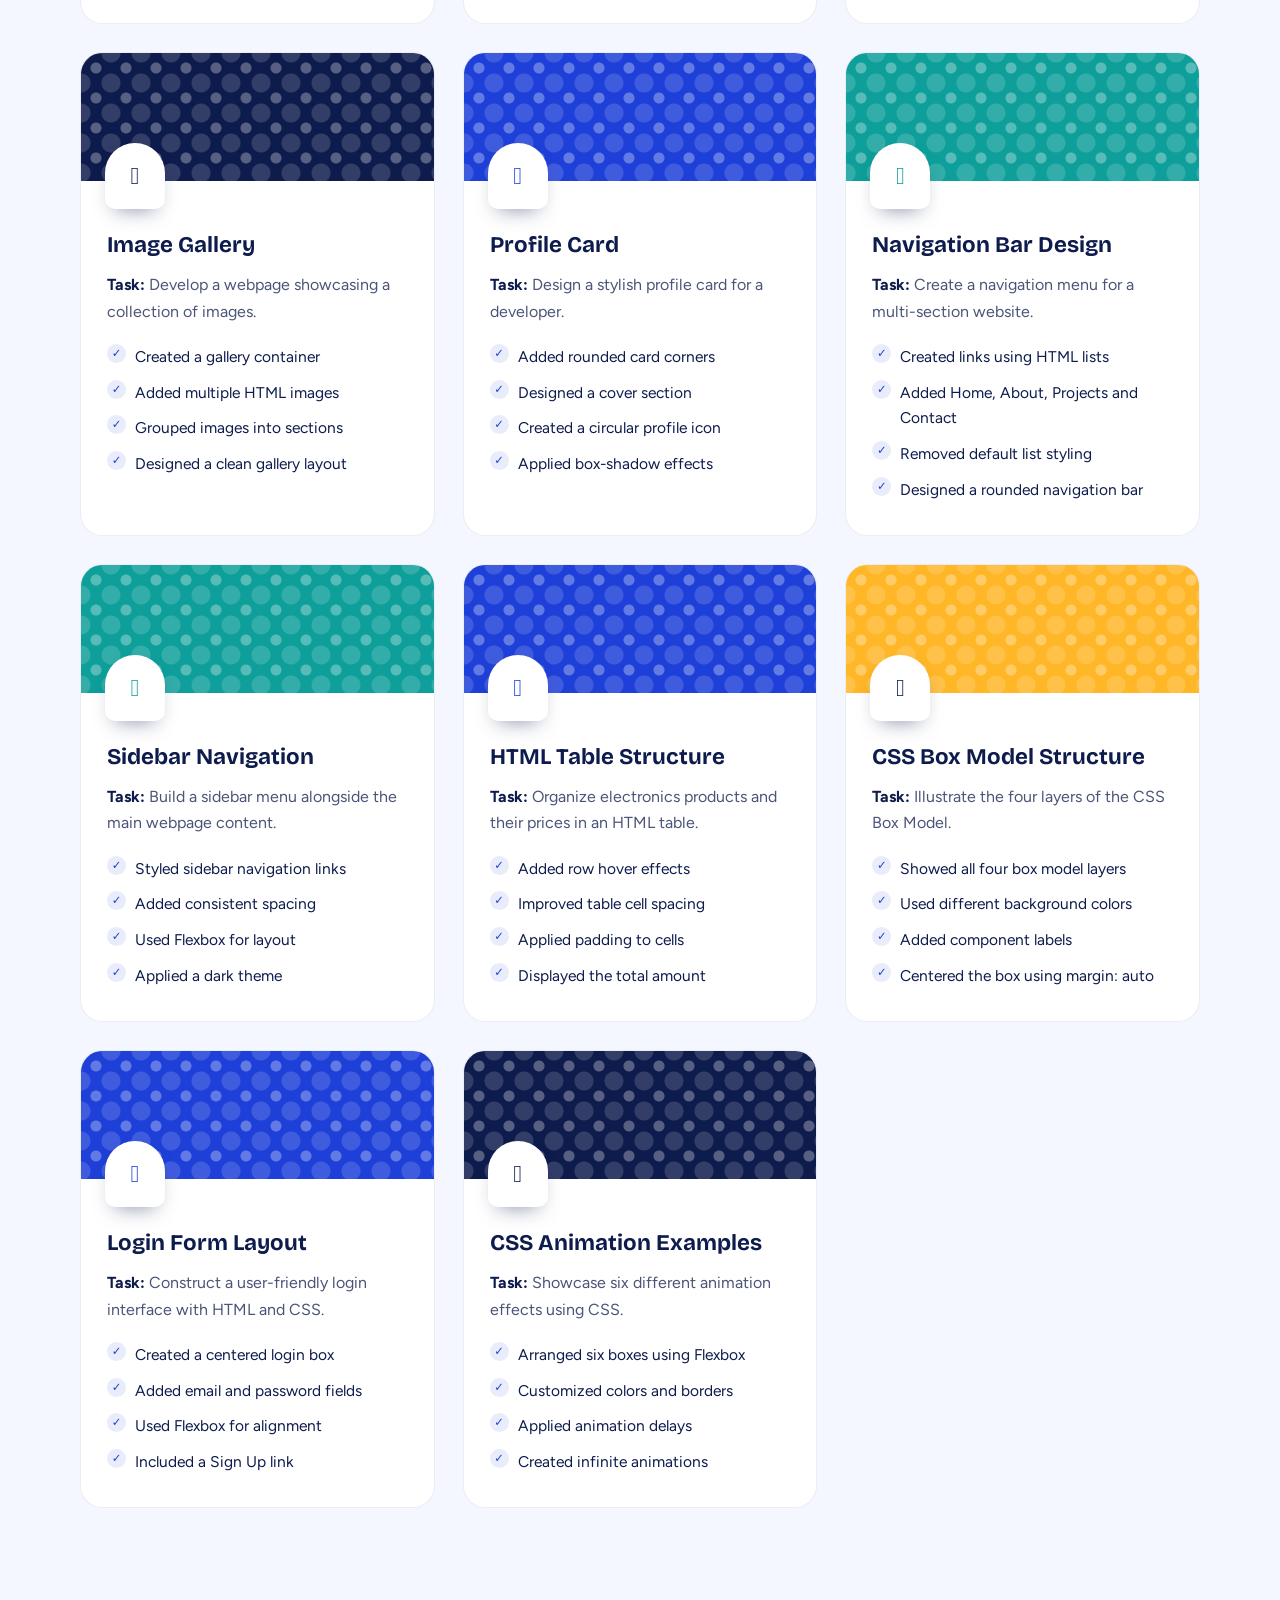
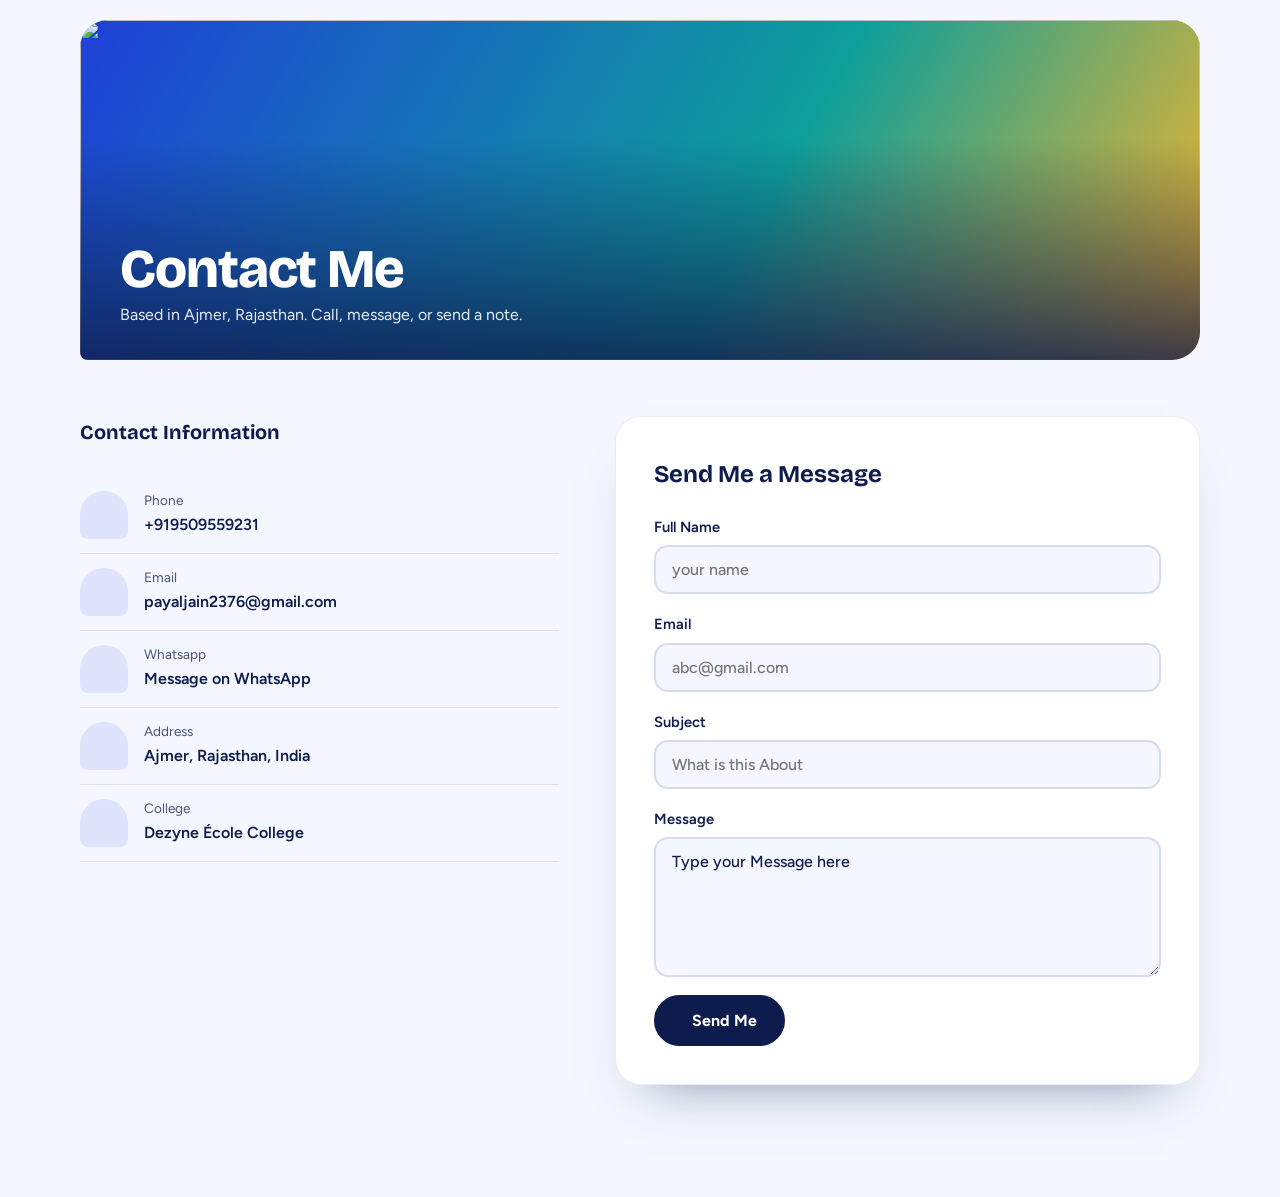
==== commit e1f5f70d: "Update index.html" ====
--- a/index.html
+++ b/index.html
@@ -56,7 +56,7 @@
         <div class="marquee" aria-hidden="true">
       <div class="marquee-track">
         <div class="marquee-group">
-          <span>HTML5</span><span>CSS3</span><span>BasicComputer</span><span>Canva</span><span>C-Programming&amp;
+          <span>HTML5</span><span>CSS3</span><span>Basic Computer</span><span>Canva</span><span>C-Programming&amp;
 
         </div>
         <div class="marquee-group">
